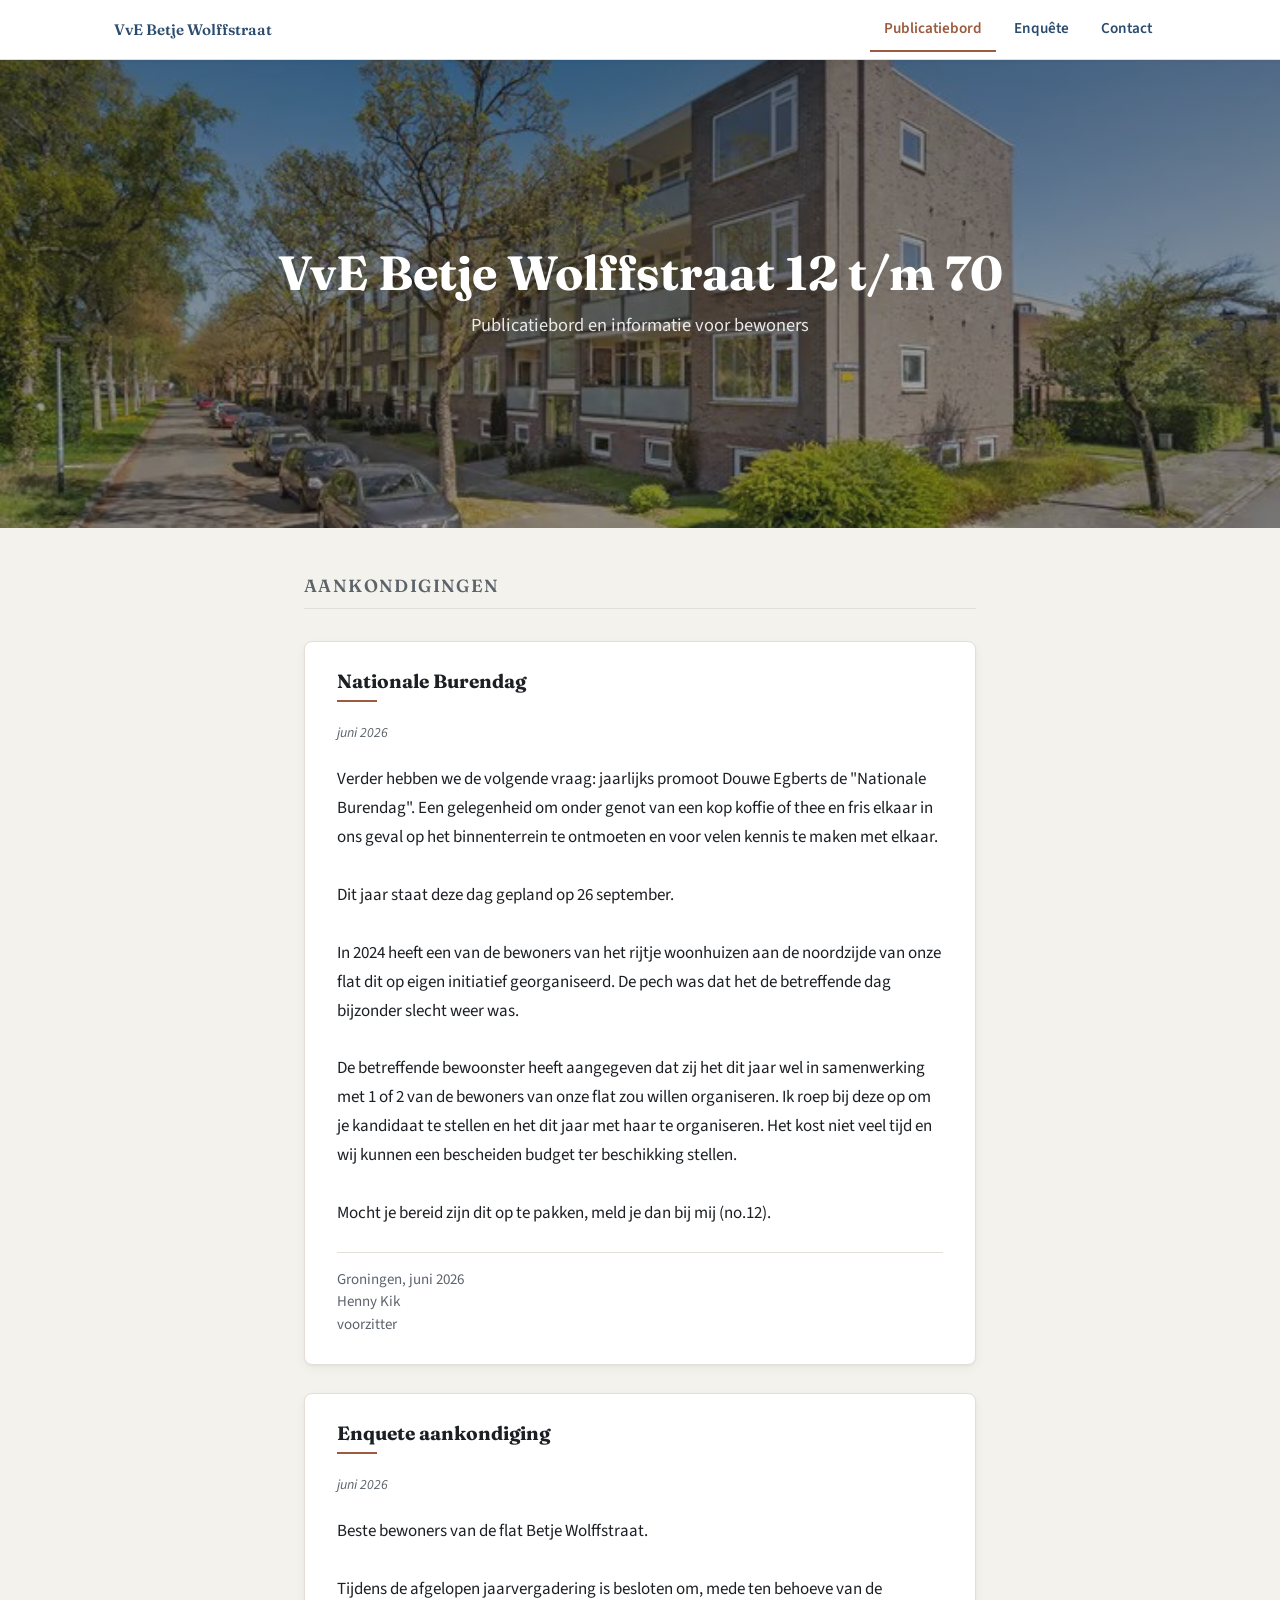
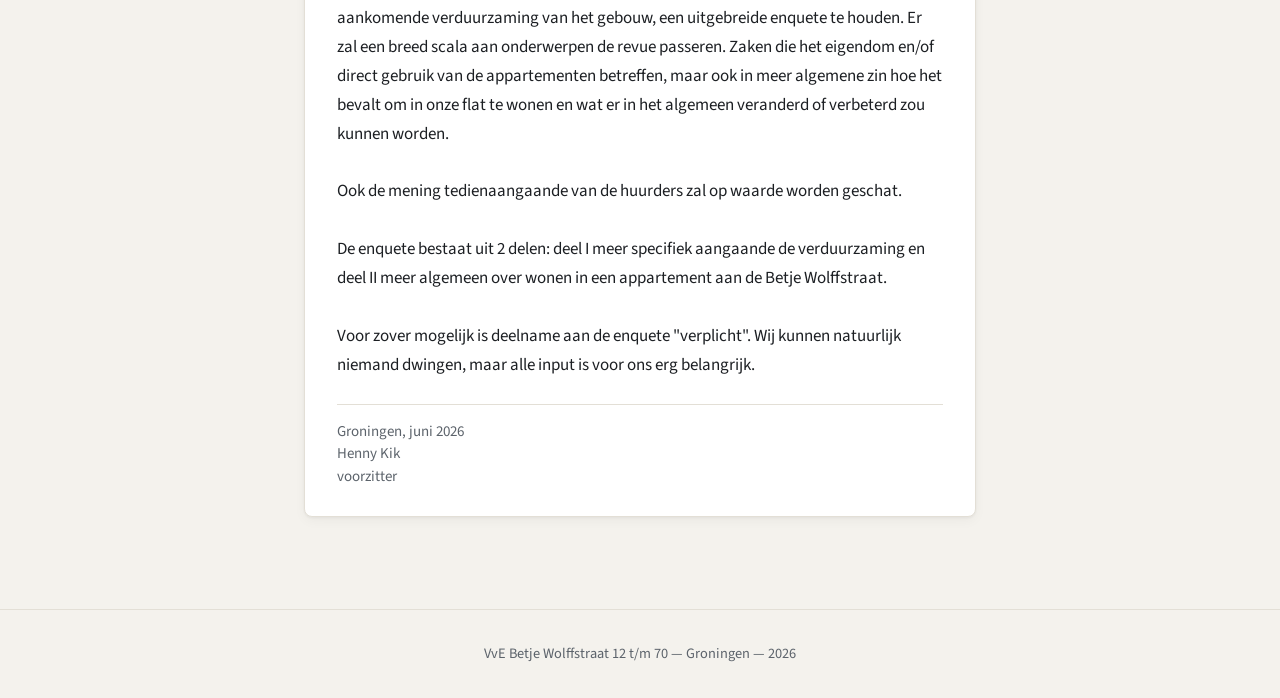
==== index.html @ a835d444 "feat: initial website VvE Betje Wolffstraat Statische informatiewebsite met drie pagina's: - Publica" ====
<!DOCTYPE html>
<html lang="nl">
<head>
  <meta charset="UTF-8">
  <meta name="viewport" content="width=device-width, initial-scale=1.0">
  <meta name="description" content="Publicatiebord en informatie voor bewoners van VvE Betje Wolffstraat 12 t/m 70 in Groningen.">
  <title>Publicatiebord — VvE Betje Wolffstraat 12 t/m 70</title>
  <link rel="preconnect" href="https://fonts.googleapis.com">
  <link rel="preconnect" href="https://fonts.gstatic.com" crossorigin>
  <link href="https://fonts.googleapis.com/css2?family=Fraunces:opsz,wght@9..144,600;9..144,700&family=Source+Sans+3:wght@400;600&display=swap" rel="stylesheet">
  <link rel="stylesheet" href="styles.css">
</head>
<body>

  <!-- Navigatiebalk -->
  <nav class="site-nav" aria-label="Hoofdnavigatie">
    <div class="nav-inner">
      <a href="index.html" class="nav-logo" aria-label="VvE Betje Wolffstraat — naar homepage">
        VvE Betje Wolffstraat
      </a>
      <button class="nav-toggle" aria-expanded="false" aria-controls="nav-links" aria-label="Menu openen">
        <svg viewBox="0 0 24 24" fill="none" stroke="currentColor" stroke-width="2" stroke-linecap="round" stroke-linejoin="round" aria-hidden="true">
          <line x1="3" y1="6"  x2="21" y2="6"/>
          <line x1="3" y1="12" x2="21" y2="12"/>
          <line x1="3" y1="18" x2="21" y2="18"/>
        </svg>
      </button>
      <ul class="nav-links" id="nav-links" role="list">
        <li><a href="index.html"    class="active" aria-current="page">Publicatiebord</a></li>
        <li><a href="enquete.html"                               >Enquête</a></li>
        <li><a href="contact.html"                               >Contact</a></li>
      </ul>
    </div>
  </nav>

  <!-- Hero -->
  <header class="hero" role="banner">
    <div class="hero-content">
      <h1>VvE Betje Wolffstraat 12&nbsp;t/m&nbsp;70</h1>
      <p>Publicatiebord en informatie voor bewoners</p>
    </div>
  </header>

  <!-- Aankondigingen -->
  <main>
    <section class="announcements-section" aria-labelledby="announcements-heading">
      <div class="container">
        <h2 id="announcements-heading">Aankondigingen</h2>
        <!-- Aankondigingen worden hier door script.js gerenderd vanuit de ANNOUNCEMENTS array -->
        <div id="announcements-container" role="feed" aria-label="Aankondigingen van het bestuur"></div>
      </div>
    </section>
  </main>

  <!-- Footer -->
  <footer class="site-footer">
    <p>VvE Betje Wolffstraat 12 t/m 70 &mdash; Groningen &mdash; <span id="footer-year"></span></p>
  </footer>

  <script src="script.js"></script>
  <script>
    document.getElementById("footer-year").textContent = new Date().getFullYear();
  </script>
</body>
</html>
---- styles.css ----
/* =====================================================
   VvE Betje Wolffstraat 12 t/m 70 — Gedeelde Styling
   ===================================================== */

/* Google Fonts worden geladen via <head> in elke HTML pagina */

/* ----- CSS Custom Properties (BRANDING.md) ----- */
:root {
  --color-primary:       #2B4C6F;
  --color-primary-hover: #1E3851;
  --color-accent:        #3F7A5E;
  --color-accent-hover:  #316049;
  --color-brick:         #9C5B3E;
  --color-bg:            #F4F2ED;
  --color-surface:       #FFFFFF;
  --color-text:          #1C1F23;
  --color-text-muted:    #5C636B;
  --color-border:        #E3DFD6;
  --color-success:       #2F7D54;

  --font-display: "Fraunces", Georgia, serif;
  --font-body:    "Source Sans 3", sans-serif;

  --max-width: 720px;
  --nav-height: 60px;
}

/* ----- Reset & Base ----- */
*, *::before, *::after {
  box-sizing: border-box;
  margin: 0;
  padding: 0;
}

html {
  scroll-behavior: smooth;
}

body {
  font-family: var(--font-body);
  font-size: 17px;
  line-height: 1.65;
  color: var(--color-text);
  background-color: var(--color-bg);
  -webkit-font-smoothing: antialiased;
}

h1, h2, h3, h4 {
  font-family: var(--font-display);
  font-weight: 700;
  line-height: 1.15;
  color: var(--color-text);
}

p {
  margin-bottom: 1em;
}

p:last-child {
  margin-bottom: 0;
}

a {
  color: var(--color-accent);
  text-decoration: none;
}

a:hover {
  text-decoration: underline;
}

img {
  max-width: 100%;
  display: block;
}

/* ----- Leeskolom container ----- */
.container {
  max-width: var(--max-width);
  margin: 0 auto;
  padding: 0 1.5rem;
}

/* ----- Navigatiebalk ----- */
.site-nav {
  position: sticky;
  top: 0;
  z-index: 100;
  background-color: var(--color-surface);
  border-bottom: 1px solid var(--color-border);
  box-shadow: 0 1px 4px rgba(28, 31, 35, 0.06);
  height: var(--nav-height);
}

.nav-inner {
  max-width: 1100px;
  margin: 0 auto;
  padding: 0 1.5rem;
  height: 100%;
  display: flex;
  align-items: center;
  justify-content: space-between;
  gap: 1rem;
}

.nav-logo {
  font-family: var(--font-display);
  font-size: 0.95rem;
  font-weight: 600;
  color: var(--color-primary);
  white-space: nowrap;
  text-decoration: none;
  flex-shrink: 0;
}

.nav-logo:hover {
  text-decoration: none;
  color: var(--color-primary-hover);
}

.nav-links {
  display: flex;
  align-items: center;
  gap: 0.25rem;
  list-style: none;
}

.nav-links a {
  display: inline-flex;
  align-items: center;
  height: 44px;
  padding: 0 0.875rem;
  font-family: var(--font-body);
  font-size: 0.95rem;
  font-weight: 600;
  color: var(--color-primary);
  text-decoration: none;
  border-bottom: 2px solid transparent;
  transition: color 0.2s ease, border-color 0.2s ease;
}

.nav-links a:hover {
  color: var(--color-primary-hover);
  text-decoration: none;
}

.nav-links a.active {
  color: var(--color-brick);
  border-bottom-color: var(--color-brick);
}

/* Hamburger (mobiel) */
.nav-toggle {
  display: none;
  background: none;
  border: none;
  cursor: pointer;
  padding: 0.5rem;
  color: var(--color-primary);
  min-width: 44px;
  min-height: 44px;
  align-items: center;
  justify-content: center;
}

.nav-toggle svg {
  width: 24px;
  height: 24px;
}

/* ----- Hero (alleen index.html) ----- */
.hero {
  position: relative;
  width: 100%;
  height: 52vh;
  min-height: 280px;
  background-image:
    linear-gradient(
      to bottom,
      rgba(28, 31, 35, 0.55),
      rgba(28, 31, 35, 0.35)
    ),
    url("hero.jpg");
  background-size: cover;
  background-position: center 40%;
  display: flex;
  align-items: center;
  justify-content: center;
}

.hero-content {
  text-align: center;
  padding: 2rem 1.5rem;
  color: #ffffff;
}

.hero-content h1 {
  font-family: var(--font-display);
  font-size: clamp(2rem, 5vw, 3rem);
  font-weight: 700;
  line-height: 1.05;
  color: #ffffff;
  margin-bottom: 0.75rem;
  opacity: 0;
  transform: translateY(18px);
  animation: fadeUp 0.7s ease forwards;
  animation-delay: 0.1s;
}

.hero-content p {
  font-size: clamp(1rem, 2.5vw, 1.15rem);
  font-weight: 400;
  color: rgba(255, 255, 255, 0.88);
  margin-bottom: 0;
  opacity: 0;
  transform: translateY(14px);
  animation: fadeUp 0.7s ease forwards;
  animation-delay: 0.22s;
}

/* ----- Subpagina header (enquete, contact) ----- */
.page-header {
  background-color: var(--color-primary);
  padding: 3rem 0 2.5rem;
}

.page-header h1 {
  font-family: var(--font-display);
  font-size: clamp(1.75rem, 4vw, 2.1rem);
  font-weight: 700;
  color: #ffffff;
  line-height: 1.1;
  margin-bottom: 0.5rem;
}

.page-header p {
  font-size: 1.05rem;
  color: rgba(255, 255, 255, 0.82);
  margin-bottom: 0;
}

/* ----- Aankondigingen sectie ----- */
.announcements-section {
  padding: 3rem 0 4rem;
}

.announcements-section h2 {
  font-size: 1.1rem;
  font-weight: 600;
  text-transform: uppercase;
  letter-spacing: 0.08em;
  color: var(--color-text-muted);
  margin-bottom: 2rem;
  padding-bottom: 0.75rem;
  border-bottom: 1px solid var(--color-border);
}

/* ----- Aankondiging kaart ----- */
.card {
  background-color: var(--color-surface);
  border: 1px solid var(--color-border);
  border-radius: 8px;
  padding: 28px 32px;
  margin-bottom: 1.75rem;
  box-shadow: 0 1px 3px rgba(28, 31, 35, 0.06), 0 4px 12px rgba(28, 31, 35, 0.04);
}

.card-title {
  font-family: var(--font-display);
  font-size: 1.2rem;
  font-weight: 700;
  color: var(--color-text);
  margin-bottom: 0.5rem;
}

.card-title-rule {
  width: 40px;
  height: 2px;
  background-color: var(--color-brick);
  margin-bottom: 1.25rem;
  border: none;
}

.card-date {
  font-size: 0.875rem;
  color: var(--color-text-muted);
  margin-bottom: 1.25rem;
  font-style: italic;
}

.card-body {
  font-size: 17px;
  line-height: 1.7;
  color: var(--color-text);
  white-space: pre-line;
}

.card-divider {
  border: none;
  border-top: 1px solid var(--color-border);
  margin: 1.5rem 0 1rem;
}

.card-signatory {
  font-size: 0.9375rem;
  color: var(--color-text-muted);
  white-space: pre-line;
  line-height: 1.5;
}

/* ----- Knoppen ----- */
.btn-primary,
.btn-secondary,
.btn-choice {
  display: inline-flex;
  align-items: center;
  justify-content: center;
  gap: 0.4rem;
  min-height: 44px;
  padding: 0.75rem 1.375rem;
  font-family: var(--font-body);
  font-size: 1rem;
  font-weight: 600;
  border-radius: 6px;
  cursor: pointer;
  text-decoration: none;
  transition: background-color 0.2s ease, color 0.2s ease, border-color 0.2s ease;
  border: 2px solid transparent;
}

.btn-primary {
  background-color: var(--color-accent);
  color: #ffffff;
  border-color: var(--color-accent);
}

.btn-primary:hover {
  background-color: var(--color-accent-hover);
  border-color: var(--color-accent-hover);
  text-decoration: none;
  color: #ffffff;
}

.btn-secondary {
  background-color: var(--color-surface);
  color: var(--color-accent);
  border-color: var(--color-accent);
}

.btn-secondary:hover {
  background-color: var(--color-accent);
  color: #ffffff;
  text-decoration: none;
}

.btn-choice {
  background-color: var(--color-surface);
  color: var(--color-primary);
  border-color: var(--color-border);
  font-size: 1rem;
}

.btn-choice:hover {
  border-color: var(--color-primary);
  background-color: var(--color-bg);
  text-decoration: none;
}

.btn-choice.selected {
  border-color: var(--color-primary);
  background-color: var(--color-primary);
  color: #ffffff;
}

/* ----- Enquête wizard ----- */
.wizard-section {
  padding: 3rem 0 4rem;
}

.wizard-card {
  background-color: var(--color-surface);
  border: 1px solid var(--color-border);
  border-radius: 8px;
  padding: 2.5rem 2rem;
  box-shadow: 0 1px 3px rgba(28, 31, 35, 0.06), 0 4px 12px rgba(28, 31, 35, 0.04);
}

.wizard-step h2 {
  font-family: var(--font-display);
  font-size: 1.3rem;
  font-weight: 700;
  color: var(--color-text);
  margin-bottom: 0.5rem;
}

.wizard-step .step-hint {
  font-size: 0.9375rem;
  color: var(--color-text-muted);
  margin-bottom: 1.5rem;
}

.wizard-step label {
  display: block;
  font-weight: 600;
  margin-bottom: 0.5rem;
  font-size: 0.9375rem;
}

.wizard-step input[type="number"] {
  width: 100%;
  max-width: 200px;
  min-height: 44px;
  padding: 0.6rem 0.875rem;
  font-family: var(--font-body);
  font-size: 1.05rem;
  color: var(--color-text);
  background-color: var(--color-bg);
  border: 1px solid var(--color-border);
  border-radius: 6px;
  display: block;
  margin-bottom: 1.25rem;
  transition: border-color 0.2s ease;
}

.wizard-step input[type="number"]:focus {
  outline: none;
  border-color: var(--color-primary);
  box-shadow: 0 0 0 3px rgba(43, 76, 111, 0.12);
}

.wizard-step input.input-error {
  border-color: #c0392b;
}

.error-message {
  color: #c0392b;
  font-size: 0.9rem;
  margin-top: -0.75rem;
  margin-bottom: 1rem;
  display: none;
}

.error-message.visible {
  display: block;
}

.choice-buttons {
  display: flex;
  flex-wrap: wrap;
  gap: 0.75rem;
  margin-top: 0.5rem;
}

/* Resultaat blok */
.result-block {
  background-color: var(--color-bg);
  border: 1px solid var(--color-border);
  border-radius: 6px;
  padding: 1.25rem 1.5rem;
  margin-bottom: 1.5rem;
}

.result-block .result-type-label {
  font-size: 0.8125rem;
  text-transform: uppercase;
  letter-spacing: 0.08em;
  color: var(--color-text-muted);
  margin-bottom: 0.25rem;
}

.result-block .result-title {
  font-family: var(--font-display);
  font-size: 1.15rem;
  font-weight: 700;
  color: var(--color-primary);
  margin-bottom: 0.25rem;
}

.result-block .result-detail {
  font-size: 0.9375rem;
  color: var(--color-text-muted);
}

.result-actions {
  display: flex;
  flex-wrap: wrap;
  gap: 0.75rem;
  margin-top: 1.25rem;
}

/* ----- Contact pagina ----- */
.contact-section {
  padding: 3rem 0 4rem;
}

.contact-block,
.complaint-block {
  margin-bottom: 2.5rem;
}

.contact-block h2,
.complaint-block h2 {
  font-family: var(--font-display);
  font-size: 1.35rem;
  font-weight: 700;
  color: var(--color-text);
  margin-bottom: 0.75rem;
  padding-bottom: 0.5rem;
  border-bottom: 2px solid var(--color-brick);
  display: inline-block;
}

.complaint-block {
  background-color: var(--color-surface);
  border: 1px solid var(--color-border);
  border-radius: 8px;
  padding: 1.75rem 2rem;
  box-shadow: 0 1px 3px rgba(28, 31, 35, 0.06);
}

.complaint-block p {
  margin-bottom: 1.25rem;
}

/* ----- Footer ----- */
.site-footer {
  border-top: 1px solid var(--color-border);
  padding: 2rem 1.5rem;
  text-align: center;
  font-size: 0.9rem;
  color: var(--color-text-muted);
  background-color: var(--color-bg);
}

/* ----- Animaties ----- */
@keyframes fadeUp {
  to {
    opacity: 1;
    transform: translateY(0);
  }
}

.anim-item {
  opacity: 0;
  transform: translateY(20px);
  animation: fadeUp 0.55s ease forwards;
}

/* ----- Utility ----- */
.hidden {
  display: none !important;
}

/* ----- Media Queries ----- */

/* Tablet en groter */
@media (min-width: 640px) {
  .wizard-card {
    padding: 3rem 2.5rem;
  }

  .hero-content h1 {
    font-size: clamp(2.25rem, 4.5vw, 3rem);
  }

  .nav-toggle {
    display: none;
  }
}

/* Mobiel */
@media (max-width: 639px) {
  .nav-logo {
    font-size: 0.85rem;
  }

  .nav-links {
    display: none;
    position: absolute;
    top: var(--nav-height);
    left: 0;
    right: 0;
    background-color: var(--color-surface);
    border-bottom: 1px solid var(--color-border);
    flex-direction: column;
    align-items: flex-start;
    padding: 0.5rem 0;
    box-shadow: 0 4px 12px rgba(28, 31, 35, 0.08);
    gap: 0;
  }

  .nav-links.open {
    display: flex;
  }

  .nav-links li {
    width: 100%;
  }

  .nav-links a {
    width: 100%;
    padding: 0 1.5rem;
    border-bottom: none;
    border-left: 3px solid transparent;
  }

  .nav-links a.active {
    border-left-color: var(--color-brick);
    border-bottom-color: transparent;
  }

  .nav-toggle {
    display: flex;
  }

  .card {
    padding: 20px 18px;
  }

  .choice-buttons {
    flex-direction: column;
  }

  .choice-buttons .btn-choice {
    width: 100%;
  }

  .result-actions {
    flex-direction: column;
  }

  .result-actions .btn-primary,
  .result-actions .btn-secondary {
    width: 100%;
    justify-content: center;
  }
}
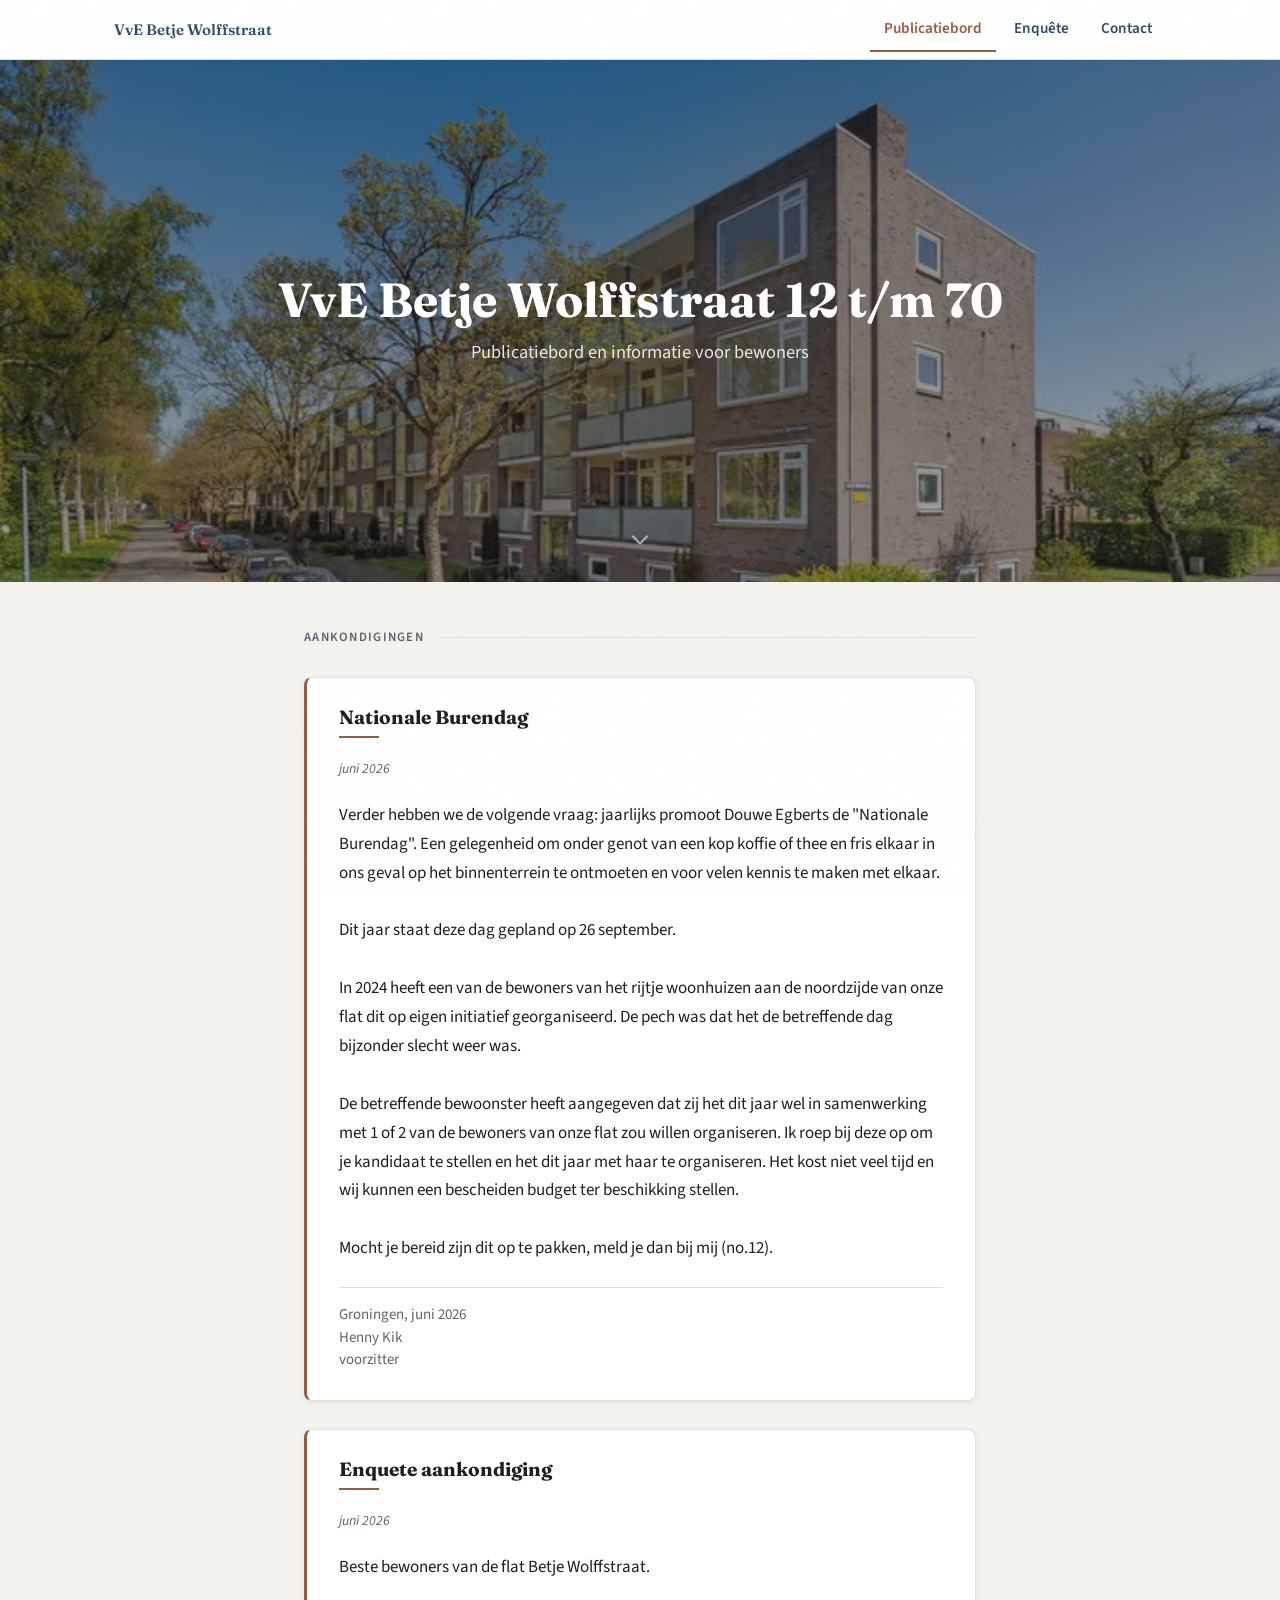
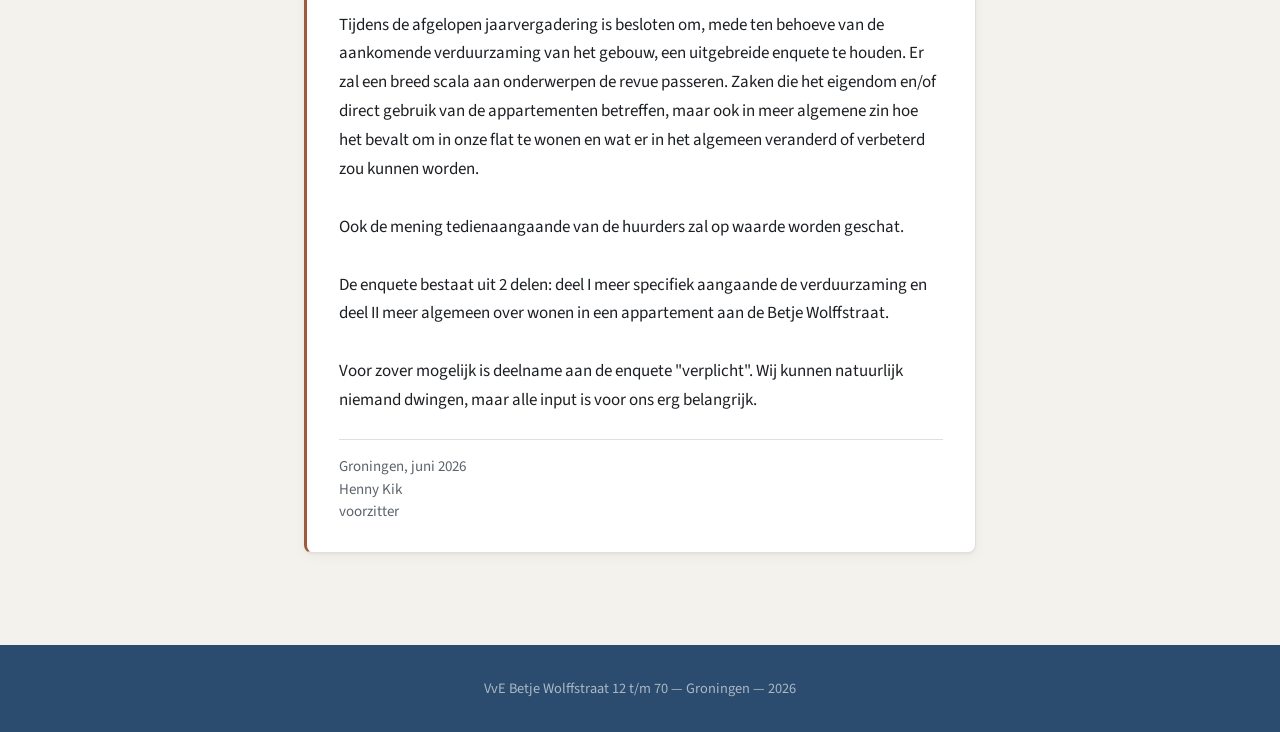
==== commit 07cc03c9: "feat: design upgrade — meer sfeer en leven - Nav: scroll-state met blur/schaduw effect (zweeft boven" ====
--- a/index.html
+++ b/index.html
@@ -39,6 +39,11 @@
       <h1>VvE Betje Wolffstraat 12&nbsp;t/m&nbsp;70</h1>
       <p>Publicatiebord en informatie voor bewoners</p>
     </div>
+    <div class="hero-scroll-hint" aria-hidden="true">
+      <svg viewBox="0 0 24 24" fill="none" stroke="currentColor" stroke-width="2" stroke-linecap="round" stroke-linejoin="round">
+        <polyline points="6 9 12 15 18 9"></polyline>
+      </svg>
+    </div>
   </header>
 
   <!-- Aankondigingen -->
--- a/styles.css
+++ b/styles.css
@@ -1,8 +1,6 @@
 /* =====================================================
    VvE Betje Wolffstraat 12 t/m 70 — Gedeelde Styling
    ===================================================== */
-
-/* Google Fonts worden geladen via <head> in elke HTML pagina */
 
 /* ----- CSS Custom Properties (BRANDING.md) ----- */
 :root {
@@ -45,6 +43,19 @@
   -webkit-font-smoothing: antialiased;
 }
 
+/* Subtiele grain-overlay over de hele pagina */
+body::before {
+  content: '';
+  position: fixed;
+  inset: 0;
+  pointer-events: none;
+  z-index: 9999;
+  opacity: 0.018;
+  background-image: url("data:image/svg+xml,%3Csvg viewBox='0 0 200 200' xmlns='http://www.w3.org/2000/svg'%3E%3Cfilter id='n'%3E%3CfeTurbulence type='fractalNoise' baseFrequency='0.9' numOctaves='4' stitchTiles='stitch'/%3E%3C/filter%3E%3Crect width='100%25' height='100%25' filter='url(%23n)'/%3E%3C/svg%3E");
+  background-repeat: repeat;
+  background-size: 200px 200px;
+}
+
 h1, h2, h3, h4 {
   font-family: var(--font-display);
   font-weight: 700;
@@ -90,6 +101,16 @@
   border-bottom: 1px solid var(--color-border);
   box-shadow: 0 1px 4px rgba(28, 31, 35, 0.06);
   height: var(--nav-height);
+  transition: box-shadow 0.25s ease, background-color 0.25s ease;
+}
+
+/* Nav zweeft wanneer de gebruiker scrollt */
+.site-nav.scrolled {
+  background-color: rgba(255, 255, 255, 0.92);
+  backdrop-filter: blur(8px);
+  -webkit-backdrop-filter: blur(8px);
+  box-shadow: 0 2px 16px rgba(28, 31, 35, 0.11);
+  border-bottom-color: rgba(227, 223, 214, 0.6);
 }
 
 .nav-inner {
@@ -172,17 +193,18 @@
 .hero {
   position: relative;
   width: 100%;
-  height: 52vh;
-  min-height: 280px;
+  height: 58vh;
+  min-height: 320px;
   background-image:
     linear-gradient(
       to bottom,
       rgba(28, 31, 35, 0.55),
-      rgba(28, 31, 35, 0.35)
+      rgba(28, 31, 35, 0.32)
     ),
     url("hero.jpg");
   background-size: cover;
   background-position: center 40%;
+  background-attachment: fixed;
   display: flex;
   align-items: center;
   justify-content: center;
@@ -215,13 +237,59 @@
   opacity: 0;
   transform: translateY(14px);
   animation: fadeUp 0.7s ease forwards;
-  animation-delay: 0.22s;
+  animation-delay: 0.25s;
+}
+
+/* Scroll-hint pijl onderaan de hero */
+.hero-scroll-hint {
+  position: absolute;
+  bottom: 1.75rem;
+  left: 50%;
+  transform: translateX(-50%);
+  color: rgba(255, 255, 255, 0.55);
+  opacity: 1;
+  transition: opacity 0.4s ease;
+  animation: bounceDown 2.2s ease-in-out infinite;
+  animation-delay: 1s;
+}
+
+.hero-scroll-hint svg {
+  width: 28px;
+  height: 28px;
+  display: block;
+}
+
+/* Verberg scroll-hint zodra er gescrold is */
+.hero.scrolled .hero-scroll-hint {
+  opacity: 0;
+  pointer-events: none;
 }
 
 /* ----- Subpagina header (enquete, contact) ----- */
 .page-header {
   background-color: var(--color-primary);
   padding: 3rem 0 2.5rem;
+  position: relative;
+  overflow: hidden;
+}
+
+/* Subtiel diagonaal patroon als atmosferisch detail */
+.page-header::before {
+  content: '';
+  position: absolute;
+  inset: 0;
+  pointer-events: none;
+  background-image: repeating-linear-gradient(
+    -45deg,
+    rgba(255, 255, 255, 0.04),
+    rgba(255, 255, 255, 0.04) 1px,
+    transparent 1px,
+    transparent 12px
+  );
+}
+
+.page-header .container {
+  position: relative;
 }
 
 .page-header h1 {
@@ -231,12 +299,20 @@
   color: #ffffff;
   line-height: 1.1;
   margin-bottom: 0.5rem;
+  opacity: 0;
+  transform: translateY(14px);
+  animation: fadeUp 0.6s ease forwards;
+  animation-delay: 0.05s;
 }
 
 .page-header p {
   font-size: 1.05rem;
   color: rgba(255, 255, 255, 0.82);
   margin-bottom: 0;
+  opacity: 0;
+  transform: translateY(12px);
+  animation: fadeUp 0.6s ease forwards;
+  animation-delay: 0.17s;
 }
 
 /* ----- Aankondigingen sectie ----- */
@@ -244,25 +320,42 @@
   padding: 3rem 0 4rem;
 }
 
-.announcements-section h2 {
-  font-size: 1.1rem;
+/* Redactioneel sectielabel met decoratieve lijn rechts */
+.announcements-section > .container > h2 {
+  display: flex;
+  align-items: center;
+  gap: 1rem;
+  font-family: var(--font-body);
+  font-size: 0.8rem;
   font-weight: 600;
   text-transform: uppercase;
-  letter-spacing: 0.08em;
+  letter-spacing: 0.1em;
   color: var(--color-text-muted);
   margin-bottom: 2rem;
-  padding-bottom: 0.75rem;
-  border-bottom: 1px solid var(--color-border);
+}
+
+.announcements-section > .container > h2::after {
+  content: '';
+  flex: 1;
+  height: 1px;
+  background-color: var(--color-border);
 }
 
 /* ----- Aankondiging kaart ----- */
 .card {
   background-color: var(--color-surface);
   border: 1px solid var(--color-border);
+  border-left: 3px solid var(--color-brick);
   border-radius: 8px;
   padding: 28px 32px;
   margin-bottom: 1.75rem;
   box-shadow: 0 1px 3px rgba(28, 31, 35, 0.06), 0 4px 12px rgba(28, 31, 35, 0.04);
+  transition: transform 0.22s ease, box-shadow 0.22s ease;
+}
+
+.card:hover {
+  transform: translateY(-3px);
+  box-shadow: 0 4px 8px rgba(28, 31, 35, 0.08), 0 12px 28px rgba(28, 31, 35, 0.09);
 }
 
 .card-title {
@@ -324,7 +417,7 @@
   border-radius: 6px;
   cursor: pointer;
   text-decoration: none;
-  transition: background-color 0.2s ease, color 0.2s ease, border-color 0.2s ease;
+  transition: background-color 0.2s ease, color 0.2s ease, border-color 0.2s ease, transform 0.15s ease, box-shadow 0.15s ease;
   border: 2px solid transparent;
 }
 
@@ -339,6 +432,8 @@
   border-color: var(--color-accent-hover);
   text-decoration: none;
   color: #ffffff;
+  transform: translateY(-1px);
+  box-shadow: 0 4px 12px rgba(63, 122, 94, 0.3);
 }
 
 .btn-secondary {
@@ -351,6 +446,7 @@
   background-color: var(--color-accent);
   color: #ffffff;
   text-decoration: none;
+  transform: translateY(-1px);
 }
 
 .btn-choice {
@@ -364,6 +460,7 @@
   border-color: var(--color-primary);
   background-color: var(--color-bg);
   text-decoration: none;
+  transform: translateY(-1px);
 }
 
 .btn-choice.selected {
@@ -383,6 +480,87 @@
   border-radius: 8px;
   padding: 2.5rem 2rem;
   box-shadow: 0 1px 3px rgba(28, 31, 35, 0.06), 0 4px 12px rgba(28, 31, 35, 0.04);
+}
+
+/* Wizard stap-indicator */
+.wizard-progress {
+  display: flex;
+  align-items: flex-start;
+  margin-bottom: 2.5rem;
+  padding-bottom: 2rem;
+  border-bottom: 1px solid var(--color-border);
+}
+
+.wp-step {
+  display: flex;
+  flex-direction: column;
+  align-items: center;
+  flex-shrink: 0;
+  width: 80px;
+}
+
+.wp-dot {
+  width: 32px;
+  height: 32px;
+  border-radius: 50%;
+  background-color: var(--color-border);
+  color: var(--color-text-muted);
+  display: flex;
+  align-items: center;
+  justify-content: center;
+  font-family: var(--font-body);
+  font-size: 0.875rem;
+  font-weight: 600;
+  transition: background-color 0.3s ease, color 0.3s ease, box-shadow 0.3s ease;
+  position: relative;
+  z-index: 1;
+}
+
+.wp-step.is-active .wp-dot {
+  background-color: var(--color-primary);
+  color: #ffffff;
+  box-shadow: 0 0 0 4px rgba(43, 76, 111, 0.15);
+}
+
+.wp-step.is-done .wp-dot {
+  background-color: var(--color-accent);
+  color: #ffffff;
+}
+
+.wp-label {
+  font-family: var(--font-body);
+  font-size: 0.72rem;
+  font-weight: 600;
+  color: var(--color-text-muted);
+  margin-top: 0.45rem;
+  text-align: center;
+  line-height: 1.25;
+  transition: color 0.3s ease;
+}
+
+.wp-step.is-active .wp-label {
+  color: var(--color-primary);
+}
+
+.wp-step.is-done .wp-label {
+  color: var(--color-accent);
+}
+
+/* Verbindingslijn tussen stap-bolletjes */
+.wp-connector {
+  flex: 1;
+  height: 2px;
+  background-color: var(--color-border);
+  margin-top: 15px;
+  transition: background-color 0.35s ease;
+}
+
+.wp-connector.is-done {
+  background-color: var(--color-accent);
+}
+
+.wizard-step {
+  transition: opacity 0.18s ease;
 }
 
 .wizard-step h2 {
@@ -419,7 +597,7 @@
   border-radius: 6px;
   display: block;
   margin-bottom: 1.25rem;
-  transition: border-color 0.2s ease;
+  transition: border-color 0.2s ease, box-shadow 0.2s ease;
 }
 
 .wizard-step input[type="number"]:focus {
@@ -455,6 +633,7 @@
 .result-block {
   background-color: var(--color-bg);
   border: 1px solid var(--color-border);
+  border-left: 3px solid var(--color-accent);
   border-radius: 6px;
   padding: 1.25rem 1.5rem;
   margin-bottom: 1.5rem;
@@ -524,12 +703,11 @@
 
 /* ----- Footer ----- */
 .site-footer {
-  border-top: 1px solid var(--color-border);
+  background-color: var(--color-primary);
   padding: 2rem 1.5rem;
   text-align: center;
   font-size: 0.9rem;
-  color: var(--color-text-muted);
-  background-color: var(--color-bg);
+  color: rgba(255, 255, 255, 0.6);
 }
 
 /* ----- Animaties ----- */
@@ -540,6 +718,11 @@
   }
 }
 
+@keyframes bounceDown {
+  0%, 100% { transform: translateX(-50%) translateY(0); }
+  50%       { transform: translateX(-50%) translateY(7px); }
+}
+
 .anim-item {
   opacity: 0;
   transform: translateY(20px);
@@ -549,6 +732,19 @@
 /* ----- Utility ----- */
 .hidden {
   display: none !important;
+}
+
+/* ----- Reduced motion ----- */
+@media (prefers-reduced-motion: reduce) {
+  *, *::before, *::after {
+    animation-duration: 0.01ms !important;
+    animation-iteration-count: 1 !important;
+    transition-duration: 0.01ms !important;
+  }
+
+  .hero-scroll-hint {
+    display: none;
+  }
 }
 
 /* ----- Media Queries ----- */
@@ -617,6 +813,19 @@
     padding: 20px 18px;
   }
 
+  /* background-attachment: fixed werkt slecht op iOS */
+  .hero {
+    background-attachment: scroll;
+  }
+
+  .wp-step {
+    width: 64px;
+  }
+
+  .wp-label {
+    font-size: 0.65rem;
+  }
+
   .choice-buttons {
     flex-direction: column;
   }
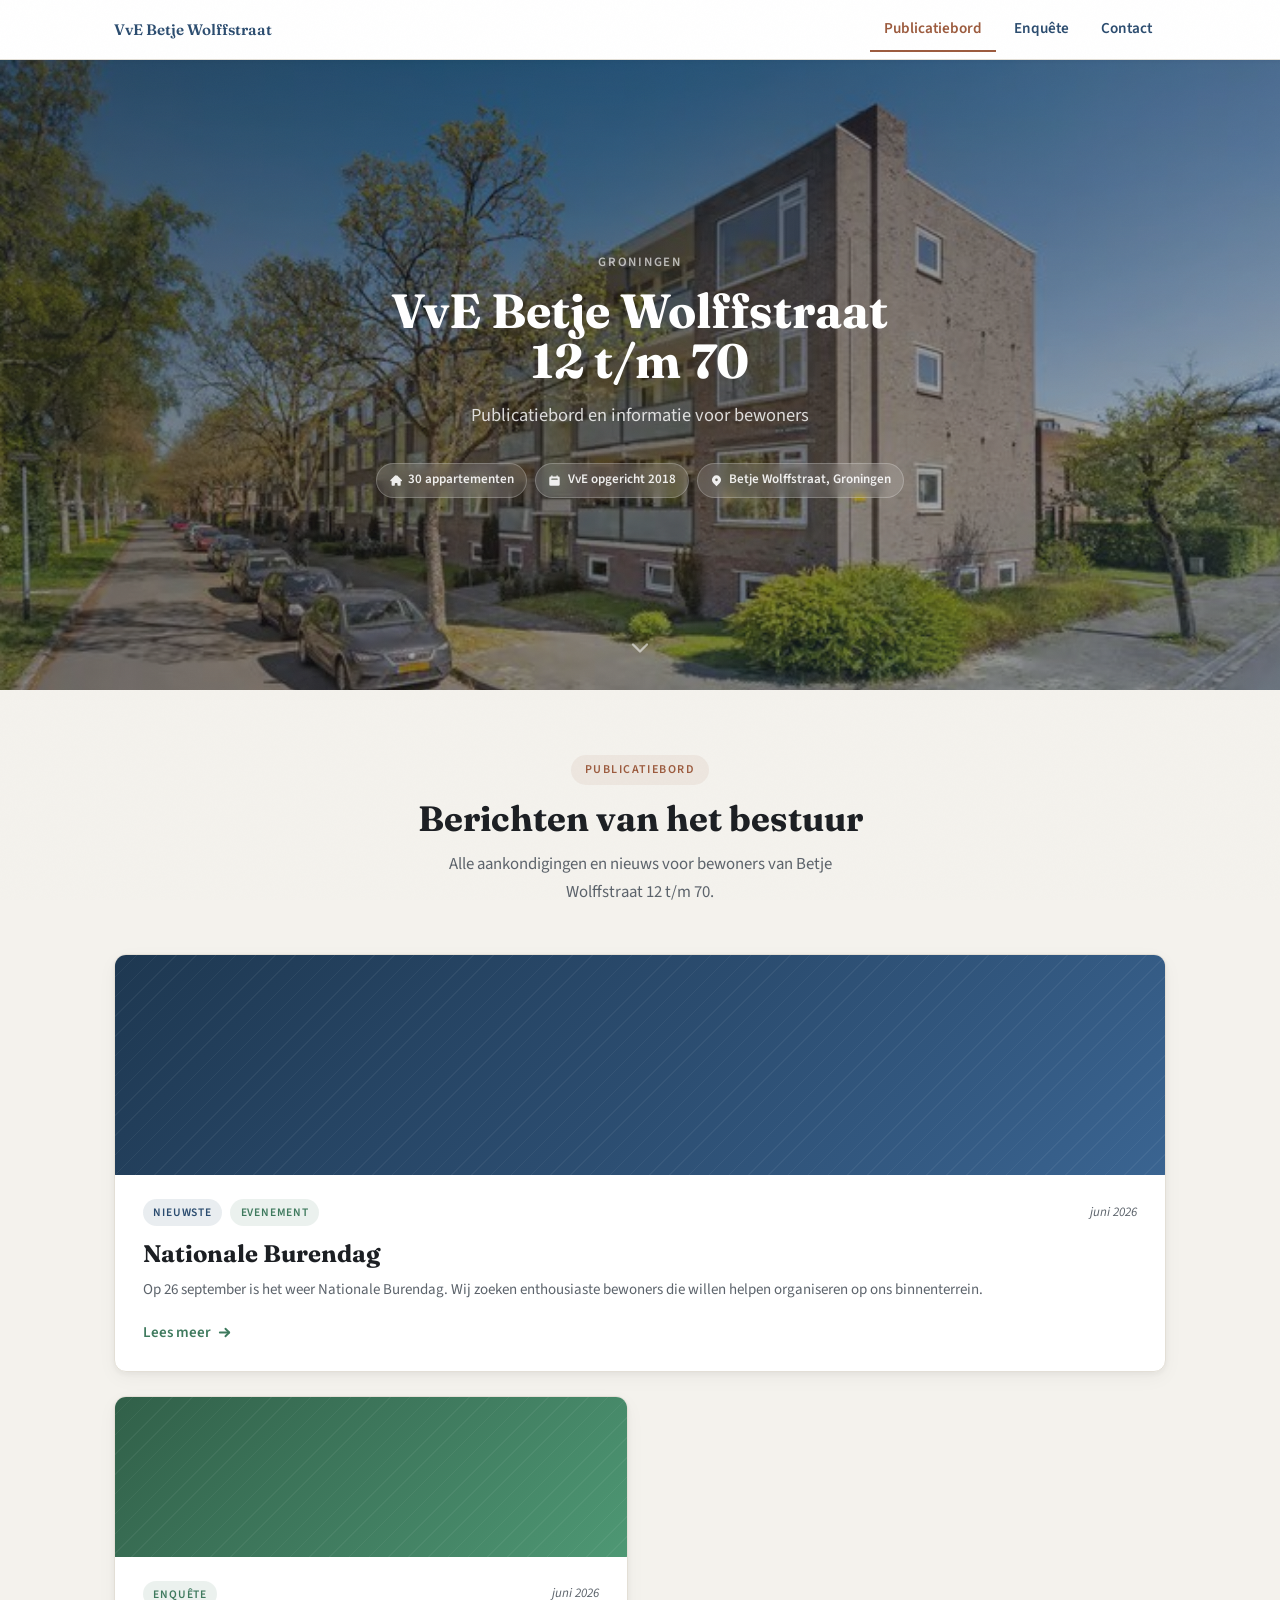
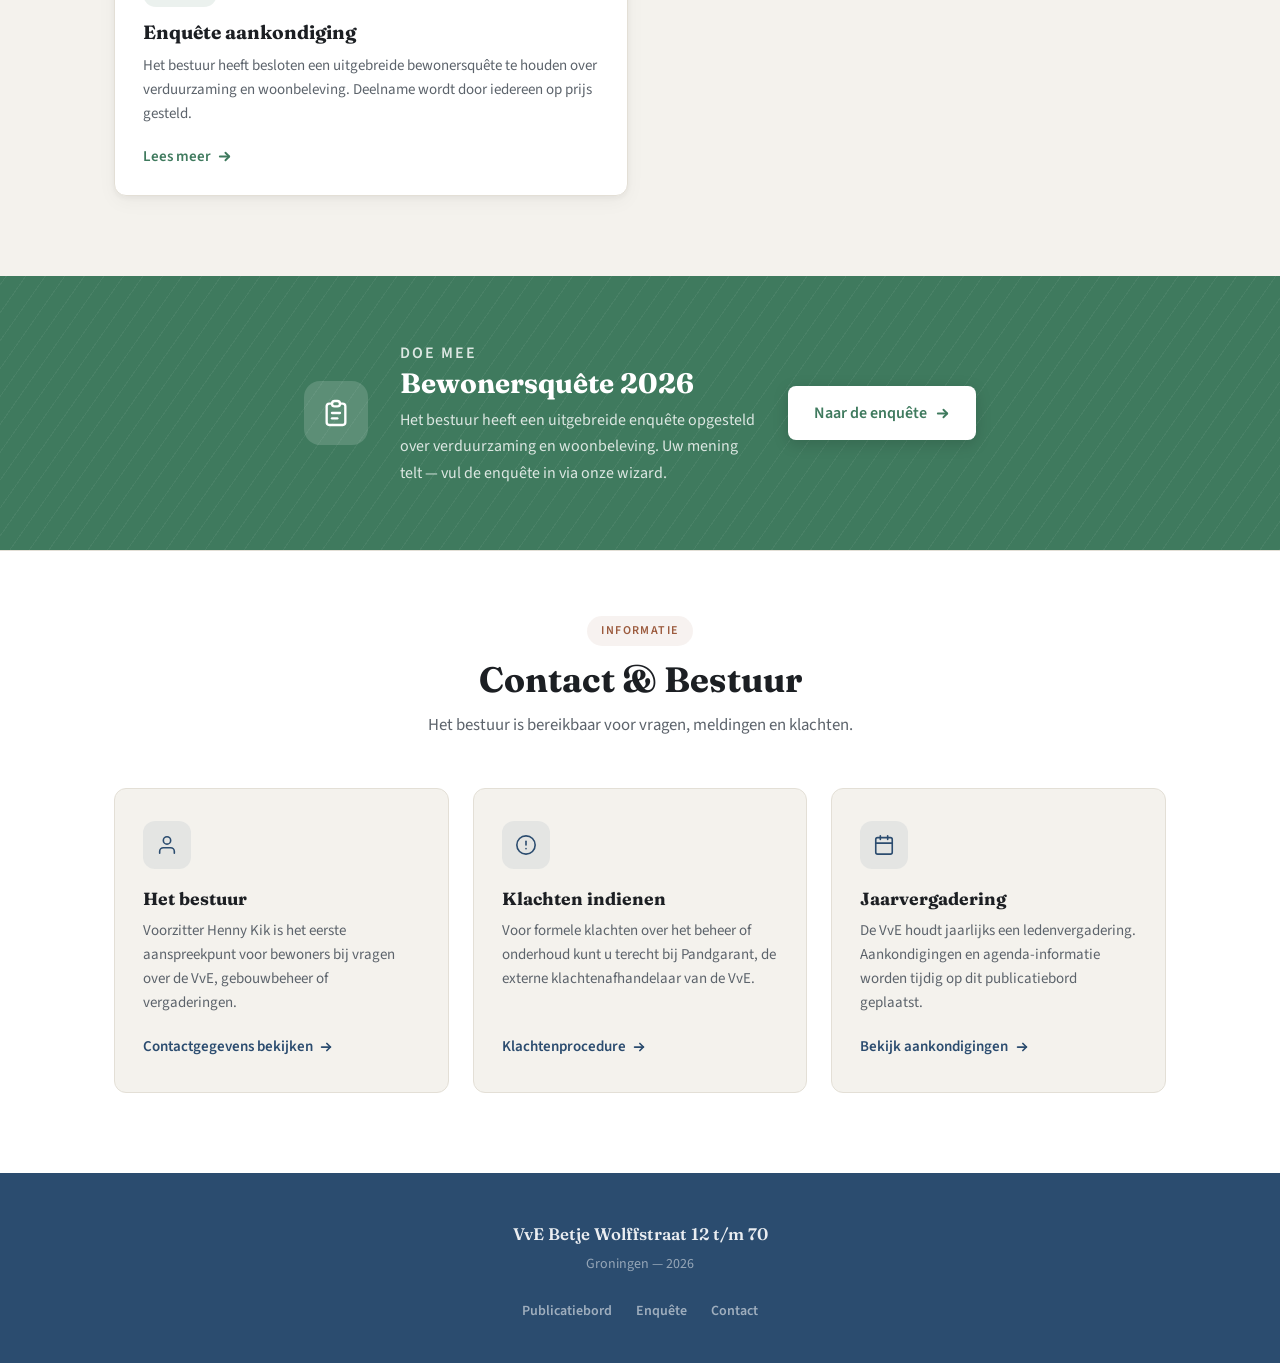
==== commit 76588ce5: "feat: publicatiebord redesign — artikel-dashboard, modal, CTA-secties - Artikelen tonen nu als kaart" ====
--- a/index.html
+++ b/index.html
@@ -36,8 +36,23 @@
   <!-- Hero -->
   <header class="hero" role="banner">
     <div class="hero-content">
-      <h1>VvE Betje Wolffstraat 12&nbsp;t/m&nbsp;70</h1>
-      <p>Publicatiebord en informatie voor bewoners</p>
+      <p class="hero-eyebrow">Groningen</p>
+      <h1>VvE Betje Wolffstraat<br>12&nbsp;t/m&nbsp;70</h1>
+      <p class="hero-sub">Publicatiebord en informatie voor bewoners</p>
+      <div class="hero-chips" aria-hidden="true">
+        <span class="hero-chip">
+          <svg viewBox="0 0 20 20" fill="currentColor" aria-hidden="true"><path d="M10.707 2.293a1 1 0 00-1.414 0l-7 7a1 1 0 001.414 1.414L4 10.414V17a1 1 0 001 1h3a1 1 0 001-1v-2a1 1 0 011-1h2a1 1 0 011 1v2a1 1 0 001 1h3a1 1 0 001-1v-6.586l.293.293a1 1 0 001.414-1.414l-7-7z"/></svg>
+          30 appartementen
+        </span>
+        <span class="hero-chip">
+          <svg viewBox="0 0 20 20" fill="currentColor" aria-hidden="true"><path fill-rule="evenodd" d="M6 2a1 1 0 00-1 1v1H4a2 2 0 00-2 2v10a2 2 0 002 2h12a2 2 0 002-2V6a2 2 0 00-2-2h-1V3a1 1 0 10-2 0v1H7V3a1 1 0 00-1-1zm0 5a1 1 0 000 2h8a1 1 0 100-2H6z" clip-rule="evenodd"/></svg>
+          VvE opgericht 2018
+        </span>
+        <span class="hero-chip">
+          <svg viewBox="0 0 20 20" fill="currentColor" aria-hidden="true"><path fill-rule="evenodd" d="M5.05 4.05a7 7 0 119.9 9.9L10 18.9l-4.95-4.95a7 7 0 010-9.9zM10 11a2 2 0 100-4 2 2 0 000 4z" clip-rule="evenodd"/></svg>
+          Betje Wolffstraat, Groningen
+        </span>
+      </div>
     </div>
     <div class="hero-scroll-hint" aria-hidden="true">
       <svg viewBox="0 0 24 24" fill="none" stroke="currentColor" stroke-width="2" stroke-linecap="round" stroke-linejoin="round">
@@ -46,20 +61,141 @@
     </div>
   </header>
 
-  <!-- Aankondigingen -->
   <main>
-    <section class="announcements-section" aria-labelledby="announcements-heading">
+
+    <!-- ── Publicatiebord ── -->
+    <section class="articles-section" aria-labelledby="articles-heading">
+      <div class="container-wide">
+        <header class="section-header">
+          <div class="section-label">Publicatiebord</div>
+          <h2 id="articles-heading">Berichten van het bestuur</h2>
+          <p class="section-sub">Alle aankondigingen en nieuws voor bewoners van Betje Wolffstraat&nbsp;12&nbsp;t/m&nbsp;70.</p>
+        </header>
+        <div id="announcements-container" class="articles-grid" role="feed" aria-label="Aankondigingen van het bestuur"></div>
+      </div>
+    </section>
+
+    <!-- ── Enquête CTA ── -->
+    <section class="cta-section cta-section--enquete" aria-labelledby="cta-enquete-heading">
       <div class="container">
-        <h2 id="announcements-heading">Aankondigingen</h2>
-        <!-- Aankondigingen worden hier door script.js gerenderd vanuit de ANNOUNCEMENTS array -->
-        <div id="announcements-container" role="feed" aria-label="Aankondigingen van het bestuur"></div>
+        <div class="cta-inner">
+          <div class="cta-icon" aria-hidden="true">
+            <svg viewBox="0 0 24 24" fill="none" stroke="currentColor" stroke-width="1.75" stroke-linecap="round" stroke-linejoin="round">
+              <path d="M9 5H7a2 2 0 00-2 2v12a2 2 0 002 2h10a2 2 0 002-2V7a2 2 0 00-2-2h-2"/>
+              <rect x="9" y="3" width="6" height="4" rx="2"/>
+              <line x1="9" y1="12" x2="15" y2="12"/>
+              <line x1="9" y1="16" x2="13" y2="16"/>
+            </svg>
+          </div>
+          <div class="cta-text">
+            <p class="cta-label">Doe mee</p>
+            <h2 id="cta-enquete-heading">Bewonersquête 2026</h2>
+            <p>Het bestuur heeft een uitgebreide enquête opgesteld over verduurzaming en woonbeleving. Uw mening telt — vul de enquête in via onze wizard.</p>
+          </div>
+          <a href="enquete.html" class="btn-cta">
+            Naar de enquête
+            <svg viewBox="0 0 16 16" fill="none" stroke="currentColor" stroke-width="2" stroke-linecap="round" stroke-linejoin="round" aria-hidden="true"><line x1="3" y1="8" x2="13" y2="8"/><polyline points="9 4 13 8 9 12"/></svg>
+          </a>
+        </div>
       </div>
     </section>
+
+    <!-- ── Contact & Bestuur ── -->
+    <section class="home-contact-section" aria-labelledby="contact-section-heading">
+      <div class="container-wide">
+        <header class="section-header">
+          <div class="section-label">Informatie</div>
+          <h2 id="contact-section-heading">Contact &amp; Bestuur</h2>
+          <p class="section-sub">Het bestuur is bereikbaar voor vragen, meldingen en klachten.</p>
+        </header>
+        <div class="contact-tiles">
+
+          <div class="contact-tile anim-item" data-anim-delay="0">
+            <div class="contact-tile-icon" aria-hidden="true">
+              <svg viewBox="0 0 24 24" fill="none" stroke="currentColor" stroke-width="1.75" stroke-linecap="round" stroke-linejoin="round">
+                <path d="M20 21v-2a4 4 0 00-4-4H8a4 4 0 00-4 4v2"/>
+                <circle cx="12" cy="7" r="4"/>
+              </svg>
+            </div>
+            <h3>Het bestuur</h3>
+            <p>Voorzitter Henny Kik is het eerste aanspreekpunt voor bewoners bij vragen over de VvE, gebouwbeheer of vergaderingen.</p>
+            <a href="contact.html" class="tile-link">
+              Contactgegevens bekijken
+              <svg viewBox="0 0 16 16" fill="none" stroke="currentColor" stroke-width="2" stroke-linecap="round" stroke-linejoin="round" aria-hidden="true"><line x1="3" y1="8" x2="13" y2="8"/><polyline points="9 4 13 8 9 12"/></svg>
+            </a>
+          </div>
+
+          <div class="contact-tile anim-item" data-anim-delay="0.1">
+            <div class="contact-tile-icon" aria-hidden="true">
+              <svg viewBox="0 0 24 24" fill="none" stroke="currentColor" stroke-width="1.75" stroke-linecap="round" stroke-linejoin="round">
+                <circle cx="12" cy="12" r="10"/>
+                <line x1="12" y1="8" x2="12" y2="12"/>
+                <line x1="12" y1="16" x2="12.01" y2="16"/>
+              </svg>
+            </div>
+            <h3>Klachten indienen</h3>
+            <p>Voor formele klachten over het beheer of onderhoud kunt u terecht bij Pandgarant, de externe klachtenafhandelaar van de VvE.</p>
+            <a href="contact.html#klachten" class="tile-link">
+              Klachtenprocedure
+              <svg viewBox="0 0 16 16" fill="none" stroke="currentColor" stroke-width="2" stroke-linecap="round" stroke-linejoin="round" aria-hidden="true"><line x1="3" y1="8" x2="13" y2="8"/><polyline points="9 4 13 8 9 12"/></svg>
+            </a>
+          </div>
+
+          <div class="contact-tile anim-item" data-anim-delay="0.2">
+            <div class="contact-tile-icon" aria-hidden="true">
+              <svg viewBox="0 0 24 24" fill="none" stroke="currentColor" stroke-width="1.75" stroke-linecap="round" stroke-linejoin="round">
+                <rect x="3" y="4" width="18" height="18" rx="2" ry="2"/>
+                <line x1="16" y1="2" x2="16" y2="6"/>
+                <line x1="8" y1="2" x2="8" y2="6"/>
+                <line x1="3" y1="10" x2="21" y2="10"/>
+              </svg>
+            </div>
+            <h3>Jaarvergadering</h3>
+            <p>De VvE houdt jaarlijks een ledenvergadering. Aankondigingen en agenda-informatie worden tijdig op dit publicatiebord geplaatst.</p>
+            <a href="index.html#announcements-container" class="tile-link">
+              Bekijk aankondigingen
+              <svg viewBox="0 0 16 16" fill="none" stroke="currentColor" stroke-width="2" stroke-linecap="round" stroke-linejoin="round" aria-hidden="true"><line x1="3" y1="8" x2="13" y2="8"/><polyline points="9 4 13 8 9 12"/></svg>
+            </a>
+          </div>
+
+        </div>
+      </div>
+    </section>
+
   </main>
+
+  <!-- Artikel modal -->
+  <div id="article-modal" class="article-modal" role="dialog" aria-modal="true" aria-labelledby="modal-title">
+    <div class="article-modal-inner">
+      <button class="article-modal-close" aria-label="Artikel sluiten">
+        <svg viewBox="0 0 24 24" fill="none" stroke="currentColor" stroke-width="2" stroke-linecap="round" stroke-linejoin="round" aria-hidden="true">
+          <line x1="18" y1="6" x2="6" y2="18"/>
+          <line x1="6" y1="6" x2="18" y2="18"/>
+        </svg>
+      </button>
+      <div class="article-modal-content">
+        <div class="modal-meta">
+          <span class="article-badge article-badge--cat" id="modal-category"></span>
+          <span class="modal-date" id="modal-date"></span>
+        </div>
+        <h2 id="modal-title"></h2>
+        <div class="modal-body-text" id="modal-body"></div>
+        <div class="modal-signatory" id="modal-signatory"></div>
+      </div>
+    </div>
+  </div>
 
   <!-- Footer -->
   <footer class="site-footer">
-    <p>VvE Betje Wolffstraat 12 t/m 70 &mdash; Groningen &mdash; <span id="footer-year"></span></p>
+    <div class="footer-inner">
+      <p class="footer-name">VvE Betje Wolffstraat 12&nbsp;t/m&nbsp;70</p>
+      <p class="footer-sub">Groningen &mdash; <span id="footer-year"></span></p>
+      <nav class="footer-nav" aria-label="Footer navigatie">
+        <a href="index.html">Publicatiebord</a>
+        <a href="enquete.html">Enquête</a>
+        <a href="contact.html">Contact</a>
+      </nav>
+    </div>
   </footer>
 
   <script src="script.js"></script>
--- a/styles.css
+++ b/styles.css
@@ -19,8 +19,9 @@
   --font-display: "Fraunces", Georgia, serif;
   --font-body:    "Source Sans 3", sans-serif;
 
-  --max-width: 720px;
-  --nav-height: 60px;
+  --max-width:      720px;
+  --max-width-wide: 1100px;
+  --nav-height:     60px;
 }
 
 /* ----- Reset & Base ----- */
@@ -193,13 +194,14 @@
 .hero {
   position: relative;
   width: 100%;
-  height: 58vh;
-  min-height: 320px;
+  height: 70vh;
+  min-height: 420px;
   background-image:
     linear-gradient(
-      to bottom,
-      rgba(28, 31, 35, 0.55),
-      rgba(28, 31, 35, 0.32)
+      160deg,
+      rgba(28, 31, 35, 0.72) 0%,
+      rgba(28, 31, 35, 0.38) 60%,
+      rgba(43, 76, 111, 0.55) 100%
     ),
     url("hero.jpg");
   background-size: cover;
@@ -214,30 +216,79 @@
   text-align: center;
   padding: 2rem 1.5rem;
   color: #ffffff;
+  max-width: 700px;
+}
+
+.hero-eyebrow {
+  font-family: var(--font-body);
+  font-size: 0.8rem;
+  font-weight: 600;
+  text-transform: uppercase;
+  letter-spacing: 0.14em;
+  color: rgba(255, 255, 255, 0.65);
+  margin-bottom: 0.75rem;
+  opacity: 0;
+  animation: fadeUp 0.5s ease forwards;
+  animation-delay: 0.05s;
 }
 
 .hero-content h1 {
   font-family: var(--font-display);
-  font-size: clamp(2rem, 5vw, 3rem);
+  font-size: clamp(2rem, 5.5vw, 3.4rem);
   font-weight: 700;
   line-height: 1.05;
   color: #ffffff;
-  margin-bottom: 0.75rem;
+  margin-bottom: 0.875rem;
   opacity: 0;
   transform: translateY(18px);
   animation: fadeUp 0.7s ease forwards;
-  animation-delay: 0.1s;
-}
-
-.hero-content p {
+  animation-delay: 0.15s;
+}
+
+.hero-sub {
   font-size: clamp(1rem, 2.5vw, 1.15rem);
   font-weight: 400;
-  color: rgba(255, 255, 255, 0.88);
-  margin-bottom: 0;
+  color: rgba(255, 255, 255, 0.82);
+  margin-bottom: 2rem;
   opacity: 0;
   transform: translateY(14px);
   animation: fadeUp 0.7s ease forwards;
-  animation-delay: 0.25s;
+  animation-delay: 0.28s;
+}
+
+/* Hero info-chips */
+.hero-chips {
+  display: flex;
+  flex-wrap: wrap;
+  justify-content: center;
+  gap: 0.5rem;
+  opacity: 0;
+  transform: translateY(10px);
+  animation: fadeUp 0.7s ease forwards;
+  animation-delay: 0.42s;
+}
+
+.hero-chip {
+  display: inline-flex;
+  align-items: center;
+  gap: 0.4rem;
+  background-color: rgba(255, 255, 255, 0.13);
+  border: 1px solid rgba(255, 255, 255, 0.22);
+  backdrop-filter: blur(6px);
+  -webkit-backdrop-filter: blur(6px);
+  color: rgba(255, 255, 255, 0.9);
+  font-family: var(--font-body);
+  font-size: 0.82rem;
+  font-weight: 600;
+  padding: 0.35rem 0.75rem;
+  border-radius: 100px;
+  white-space: nowrap;
+}
+
+.hero-chip svg {
+  width: 13px;
+  height: 13px;
+  flex-shrink: 0;
 }
 
 /* Scroll-hint pijl onderaan de hero */
@@ -315,33 +366,525 @@
   animation-delay: 0.17s;
 }
 
-/* ----- Aankondigingen sectie ----- */
-.announcements-section {
-  padding: 3rem 0 4rem;
-}
-
-/* Redactioneel sectielabel met decoratieve lijn rechts */
-.announcements-section > .container > h2 {
-  display: flex;
-  align-items: center;
-  gap: 1rem;
+/* ----- Brede container ----- */
+.container-wide {
+  max-width: var(--max-width-wide);
+  margin: 0 auto;
+  padding: 0 1.5rem;
+}
+
+/* ----- Sectie-header patroon ----- */
+.section-header {
+  text-align: center;
+  margin-bottom: 3rem;
+}
+
+.section-label {
+  display: inline-block;
   font-family: var(--font-body);
-  font-size: 0.8rem;
+  font-size: 0.75rem;
   font-weight: 600;
   text-transform: uppercase;
-  letter-spacing: 0.1em;
+  letter-spacing: 0.12em;
+  color: var(--color-brick);
+  background-color: rgba(156, 91, 62, 0.08);
+  padding: 0.3rem 0.875rem;
+  border-radius: 100px;
+  margin-bottom: 0.875rem;
+}
+
+.section-header h2 {
+  font-family: var(--font-display);
+  font-size: clamp(1.6rem, 3.5vw, 2.2rem);
+  font-weight: 700;
+  color: var(--color-text);
+  margin-bottom: 0.75rem;
+}
+
+.section-sub {
+  font-size: 1.05rem;
   color: var(--color-text-muted);
-  margin-bottom: 2rem;
-}
-
-.announcements-section > .container > h2::after {
+  max-width: 520px;
+  margin: 0 auto;
+}
+
+/* ----- Artikelen sectie ----- */
+.articles-section {
+  padding: 4rem 0 5rem;
+}
+
+/* ----- Artikel grid ----- */
+.articles-grid {
+  display: grid;
+  grid-template-columns: repeat(2, 1fr);
+  gap: 1.5rem;
+}
+
+/* Featured (eerste) kaart: volle breedte */
+.articles-grid .article-card--featured {
+  grid-column: 1 / -1;
+}
+
+/* ----- Artikel kaart ----- */
+.article-card {
+  background-color: var(--color-surface);
+  border: 1px solid var(--color-border);
+  border-radius: 12px;
+  overflow: hidden;
+  display: flex;
+  flex-direction: column;
+  box-shadow: 0 2px 6px rgba(28, 31, 35, 0.06), 0 6px 20px rgba(28, 31, 35, 0.04);
+  transition: transform 0.25s ease, box-shadow 0.25s ease;
+}
+
+.article-card:hover {
+  transform: translateY(-5px);
+  box-shadow: 0 6px 16px rgba(28, 31, 35, 0.1), 0 20px 48px rgba(28, 31, 35, 0.1);
+}
+
+/* Afbeeldingsgebied */
+.article-card-image {
+  position: relative;
+  height: 160px;
+  overflow: hidden;
+  flex-shrink: 0;
+}
+
+.article-card--featured .article-card-image {
+  height: 220px;
+}
+
+.article-card-image-pattern {
+  position: absolute;
+  inset: 0;
+  background-image: repeating-linear-gradient(
+    -45deg,
+    rgba(255, 255, 255, 0.05),
+    rgba(255, 255, 255, 0.05) 1px,
+    transparent 1px,
+    transparent 14px
+  );
+}
+
+/* Kaart body */
+.article-card-body {
+  padding: 1.5rem 1.75rem 1.75rem;
+  display: flex;
+  flex-direction: column;
+  flex: 1;
+}
+
+.article-card-meta {
+  display: flex;
+  align-items: center;
+  flex-wrap: wrap;
+  gap: 0.5rem;
+  margin-bottom: 0.875rem;
+}
+
+.article-card-date {
+  font-size: 0.82rem;
+  color: var(--color-text-muted);
+  font-style: italic;
+  margin-left: auto;
+}
+
+/* Badges */
+.article-badge {
+  display: inline-flex;
+  align-items: center;
+  font-family: var(--font-body);
+  font-size: 0.72rem;
+  font-weight: 600;
+  text-transform: uppercase;
+  letter-spacing: 0.07em;
+  padding: 0.22rem 0.65rem;
+  border-radius: 100px;
+  white-space: nowrap;
+}
+
+.article-badge--new {
+  background-color: rgba(43, 76, 111, 0.1);
+  color: var(--color-primary);
+  animation: pulse 2.5s ease-in-out infinite;
+}
+
+.article-badge--cat {
+  background-color: rgba(63, 122, 94, 0.1);
+  color: var(--color-accent);
+}
+
+.article-card-title {
+  font-family: var(--font-display);
+  font-size: 1.2rem;
+  font-weight: 700;
+  color: var(--color-text);
+  margin-bottom: 0.625rem;
+  line-height: 1.2;
+}
+
+.article-card--featured .article-card-title {
+  font-size: clamp(1.25rem, 2.5vw, 1.5rem);
+}
+
+.article-card-excerpt {
+  font-size: 0.9375rem;
+  color: var(--color-text-muted);
+  line-height: 1.6;
+  flex: 1;
+  margin-bottom: 1.25rem;
+}
+
+/* Lees meer knop */
+.btn-read-more {
+  display: inline-flex;
+  align-items: center;
+  gap: 0.4rem;
+  font-family: var(--font-body);
+  font-size: 0.9375rem;
+  font-weight: 600;
+  color: var(--color-accent);
+  background: none;
+  border: none;
+  padding: 0;
+  cursor: pointer;
+  text-align: left;
+  transition: color 0.2s ease, gap 0.2s ease;
+  align-self: flex-start;
+}
+
+.btn-read-more:hover {
+  color: var(--color-accent-hover);
+  gap: 0.625rem;
+  text-decoration: none;
+}
+
+.btn-read-more svg {
+  width: 15px;
+  height: 15px;
+  flex-shrink: 0;
+}
+
+/* ----- Enquête CTA sectie ----- */
+.cta-section {
+  padding: 4rem 0;
+  position: relative;
+  overflow: hidden;
+}
+
+.cta-section--enquete {
+  background-color: var(--color-accent);
+}
+
+.cta-section--enquete::before {
   content: '';
+  position: absolute;
+  inset: 0;
+  pointer-events: none;
+  background-image: repeating-linear-gradient(
+    -55deg,
+    rgba(255, 255, 255, 0.05),
+    rgba(255, 255, 255, 0.05) 1px,
+    transparent 1px,
+    transparent 16px
+  );
+}
+
+.cta-inner {
+  position: relative;
+  display: flex;
+  align-items: center;
+  gap: 2rem;
+  flex-wrap: wrap;
+}
+
+.cta-icon {
+  flex-shrink: 0;
+  width: 64px;
+  height: 64px;
+  background-color: rgba(255, 255, 255, 0.15);
+  border-radius: 16px;
+  display: flex;
+  align-items: center;
+  justify-content: center;
+  color: #ffffff;
+}
+
+.cta-icon svg {
+  width: 32px;
+  height: 32px;
+}
+
+.cta-text {
   flex: 1;
-  height: 1px;
+  min-width: 220px;
+  color: #ffffff;
+}
+
+.cta-label {
+  font-family: var(--font-body);
+  font-size: 0.78rem;
+  font-weight: 600;
+  text-transform: uppercase;
+  letter-spacing: 0.12em;
+  color: rgba(255, 255, 255, 0.7);
+  margin-bottom: 0.25rem;
+}
+
+.cta-text h2 {
+  font-family: var(--font-display);
+  font-size: clamp(1.35rem, 3vw, 1.75rem);
+  font-weight: 700;
+  color: #ffffff;
+  margin-bottom: 0.5rem;
+  line-height: 1.15;
+}
+
+.cta-text p {
+  font-size: 1rem;
+  color: rgba(255, 255, 255, 0.82);
+  margin-bottom: 0;
+}
+
+.btn-cta {
+  display: inline-flex;
+  align-items: center;
+  gap: 0.5rem;
+  flex-shrink: 0;
+  background-color: #ffffff;
+  color: var(--color-accent);
+  font-family: var(--font-body);
+  font-size: 1rem;
+  font-weight: 600;
+  padding: 0.875rem 1.625rem;
+  border-radius: 8px;
+  text-decoration: none;
+  transition: background-color 0.2s ease, box-shadow 0.2s ease, transform 0.15s ease, gap 0.2s ease;
+  white-space: nowrap;
+  box-shadow: 0 4px 16px rgba(0, 0, 0, 0.15);
+}
+
+.btn-cta:hover {
+  background-color: rgba(255, 255, 255, 0.92);
+  box-shadow: 0 8px 24px rgba(0, 0, 0, 0.2);
+  transform: translateY(-2px);
+  text-decoration: none;
+  color: var(--color-accent-hover);
+  gap: 0.75rem;
+}
+
+.btn-cta svg {
+  width: 15px;
+  height: 15px;
+  flex-shrink: 0;
+}
+
+/* ----- Contact & Bestuur sectie ----- */
+.home-contact-section {
+  padding: 4rem 0 5rem;
+  background-color: var(--color-surface);
+  border-top: 1px solid var(--color-border);
+}
+
+.contact-tiles {
+  display: grid;
+  grid-template-columns: repeat(3, 1fr);
+  gap: 1.5rem;
+}
+
+.contact-tile {
+  background-color: var(--color-bg);
+  border: 1px solid var(--color-border);
+  border-radius: 12px;
+  padding: 2rem 1.75rem;
+  display: flex;
+  flex-direction: column;
+  transition: transform 0.22s ease, box-shadow 0.22s ease;
+}
+
+.contact-tile:hover {
+  transform: translateY(-4px);
+  box-shadow: 0 8px 24px rgba(28, 31, 35, 0.09);
+}
+
+
+.contact-tile-icon {
+  width: 48px;
+  height: 48px;
+  background-color: rgba(43, 76, 111, 0.08);
+  border-radius: 12px;
+  display: flex;
+  align-items: center;
+  justify-content: center;
+  color: var(--color-primary);
+  margin-bottom: 1.25rem;
+  flex-shrink: 0;
+}
+
+.contact-tile-icon svg {
+  width: 22px;
+  height: 22px;
+}
+
+.contact-tile h3 {
+  font-family: var(--font-display);
+  font-size: 1.1rem;
+  font-weight: 700;
+  color: var(--color-text);
+  margin-bottom: 0.625rem;
+}
+
+.contact-tile p {
+  font-size: 0.9375rem;
+  color: var(--color-text-muted);
+  line-height: 1.6;
+  flex: 1;
+  margin-bottom: 1.25rem;
+}
+
+.tile-link {
+  display: inline-flex;
+  align-items: center;
+  gap: 0.4rem;
+  font-family: var(--font-body);
+  font-size: 0.9375rem;
+  font-weight: 600;
+  color: var(--color-primary);
+  text-decoration: none;
+  transition: color 0.2s ease, gap 0.2s ease;
+  align-self: flex-start;
+  margin-top: auto;
+}
+
+.tile-link:hover {
+  color: var(--color-primary-hover);
+  gap: 0.625rem;
+  text-decoration: none;
+}
+
+.tile-link svg {
+  width: 14px;
+  height: 14px;
+  flex-shrink: 0;
+}
+
+/* ----- Artikel modal ----- */
+.article-modal {
+  position: fixed;
+  inset: 0;
+  z-index: 1000;
+  background-color: rgba(28, 31, 35, 0.6);
+  backdrop-filter: blur(4px);
+  -webkit-backdrop-filter: blur(4px);
+  display: flex;
+  align-items: center;
+  justify-content: center;
+  padding: 1.5rem;
+  opacity: 0;
+  pointer-events: none;
+  transition: opacity 0.25s ease;
+}
+
+.article-modal.is-open {
+  opacity: 1;
+  pointer-events: auto;
+}
+
+.article-modal-inner {
+  position: relative;
+  background-color: var(--color-surface);
+  border-radius: 16px;
+  max-width: 680px;
+  width: 100%;
+  max-height: 88vh;
+  overflow-y: auto;
+  box-shadow: 0 24px 80px rgba(28, 31, 35, 0.25);
+  transform: scale(0.96) translateY(12px);
+  transition: transform 0.28s cubic-bezier(0.34, 1.56, 0.64, 1);
+}
+
+.article-modal.is-open .article-modal-inner {
+  transform: scale(1) translateY(0);
+}
+
+.article-modal-close {
+  position: sticky;
+  top: 1.25rem;
+  float: right;
+  margin: 1.25rem 1.25rem -2.5rem 0;
+  width: 36px;
+  height: 36px;
+  border-radius: 50%;
+  background-color: var(--color-bg);
+  border: 1px solid var(--color-border);
+  cursor: pointer;
+  display: flex;
+  align-items: center;
+  justify-content: center;
+  color: var(--color-text-muted);
+  transition: background-color 0.2s ease, color 0.2s ease;
+  flex-shrink: 0;
+  z-index: 1;
+}
+
+.article-modal-close:hover {
   background-color: var(--color-border);
-}
-
-/* ----- Aankondiging kaart ----- */
+  color: var(--color-text);
+}
+
+.article-modal-close svg {
+  width: 16px;
+  height: 16px;
+}
+
+.article-modal-content {
+  padding: 2rem 2.5rem 2.5rem;
+}
+
+.modal-meta {
+  display: flex;
+  align-items: center;
+  flex-wrap: wrap;
+  gap: 0.5rem;
+  margin-bottom: 1rem;
+}
+
+.modal-date {
+  font-size: 0.875rem;
+  color: var(--color-text-muted);
+  font-style: italic;
+  margin-left: auto;
+}
+
+.article-modal-content h2 {
+  font-family: var(--font-display);
+  font-size: clamp(1.4rem, 3vw, 1.85rem);
+  font-weight: 700;
+  color: var(--color-text);
+  margin-bottom: 1.5rem;
+  line-height: 1.15;
+}
+
+.modal-body-text {
+  font-size: 17px;
+  line-height: 1.75;
+  color: var(--color-text);
+  white-space: pre-line;
+  margin-bottom: 1.5rem;
+  border-top: 1px solid var(--color-border);
+  padding-top: 1.5rem;
+}
+
+.modal-signatory {
+  font-size: 0.9375rem;
+  color: var(--color-text-muted);
+  white-space: pre-line;
+  line-height: 1.55;
+  padding-top: 1.25rem;
+  border-top: 1px solid var(--color-border);
+}
+
+/* ----- Aankondiging kaart (legacy fallback) ----- */
 .card {
   background-color: var(--color-surface);
   border: 1px solid var(--color-border);
@@ -704,10 +1247,47 @@
 /* ----- Footer ----- */
 .site-footer {
   background-color: var(--color-primary);
-  padding: 2rem 1.5rem;
+  padding: 3rem 1.5rem 2.5rem;
   text-align: center;
-  font-size: 0.9rem;
-  color: rgba(255, 255, 255, 0.6);
+}
+
+.footer-inner {
+  max-width: var(--max-width-wide);
+  margin: 0 auto;
+}
+
+.footer-name {
+  font-family: var(--font-display);
+  font-size: 1.05rem;
+  font-weight: 600;
+  color: rgba(255, 255, 255, 0.9);
+  margin-bottom: 0.25rem;
+}
+
+.footer-sub {
+  font-size: 0.875rem;
+  color: rgba(255, 255, 255, 0.5);
+  margin-bottom: 1.5rem;
+}
+
+.footer-nav {
+  display: flex;
+  justify-content: center;
+  flex-wrap: wrap;
+  gap: 0.25rem 1.5rem;
+}
+
+.footer-nav a {
+  font-size: 0.875rem;
+  font-weight: 600;
+  color: rgba(255, 255, 255, 0.55);
+  text-decoration: none;
+  transition: color 0.2s ease;
+}
+
+.footer-nav a:hover {
+  color: rgba(255, 255, 255, 0.9);
+  text-decoration: none;
 }
 
 /* ----- Animaties ----- */
@@ -723,10 +1303,21 @@
   50%       { transform: translateX(-50%) translateY(7px); }
 }
 
+@keyframes pulse {
+  0%, 100% { opacity: 1; }
+  50%       { opacity: 0.6; }
+}
+
+/* Items animeren via Intersection Observer + transition-delay stagger */
 .anim-item {
   opacity: 0;
   transform: translateY(20px);
-  animation: fadeUp 0.55s ease forwards;
+  transition: opacity 0.55s ease, transform 0.55s ease;
+}
+
+.anim-item.anim-visible {
+  opacity: 1;
+  transform: translateY(0);
 }
 
 /* ----- Utility ----- */
@@ -761,6 +1352,13 @@
 
   .nav-toggle {
     display: none;
+  }
+}
+
+/* Tablet: 2-koloms grid → 1-koloms voor contact tiles */
+@media (max-width: 900px) {
+  .contact-tiles {
+    grid-template-columns: repeat(2, 1fr);
   }
 }
 
@@ -816,6 +1414,56 @@
   /* background-attachment: fixed werkt slecht op iOS */
   .hero {
     background-attachment: scroll;
+    height: 80vh;
+  }
+
+  .hero-chips {
+    display: none;
+  }
+
+  /* Artikel grid: 1 kolom op mobiel */
+  .articles-grid {
+    grid-template-columns: 1fr;
+  }
+
+  .article-card--featured .article-card-image {
+    height: 180px;
+  }
+
+  .article-card-body {
+    padding: 1.25rem 1.25rem 1.5rem;
+  }
+
+  /* CTA sectie */
+  .cta-inner {
+    flex-direction: column;
+    text-align: center;
+    align-items: center;
+  }
+
+  .btn-cta {
+    width: 100%;
+    justify-content: center;
+  }
+
+  /* Contact tiles: 1 kolom */
+  .contact-tiles {
+    grid-template-columns: 1fr;
+  }
+
+  /* Modal */
+  .article-modal {
+    padding: 0;
+    align-items: flex-end;
+  }
+
+  .article-modal-inner {
+    border-radius: 16px 16px 0 0;
+    max-height: 92vh;
+  }
+
+  .article-modal-content {
+    padding: 1.5rem 1.25rem 2rem;
   }
 
   .wp-step {
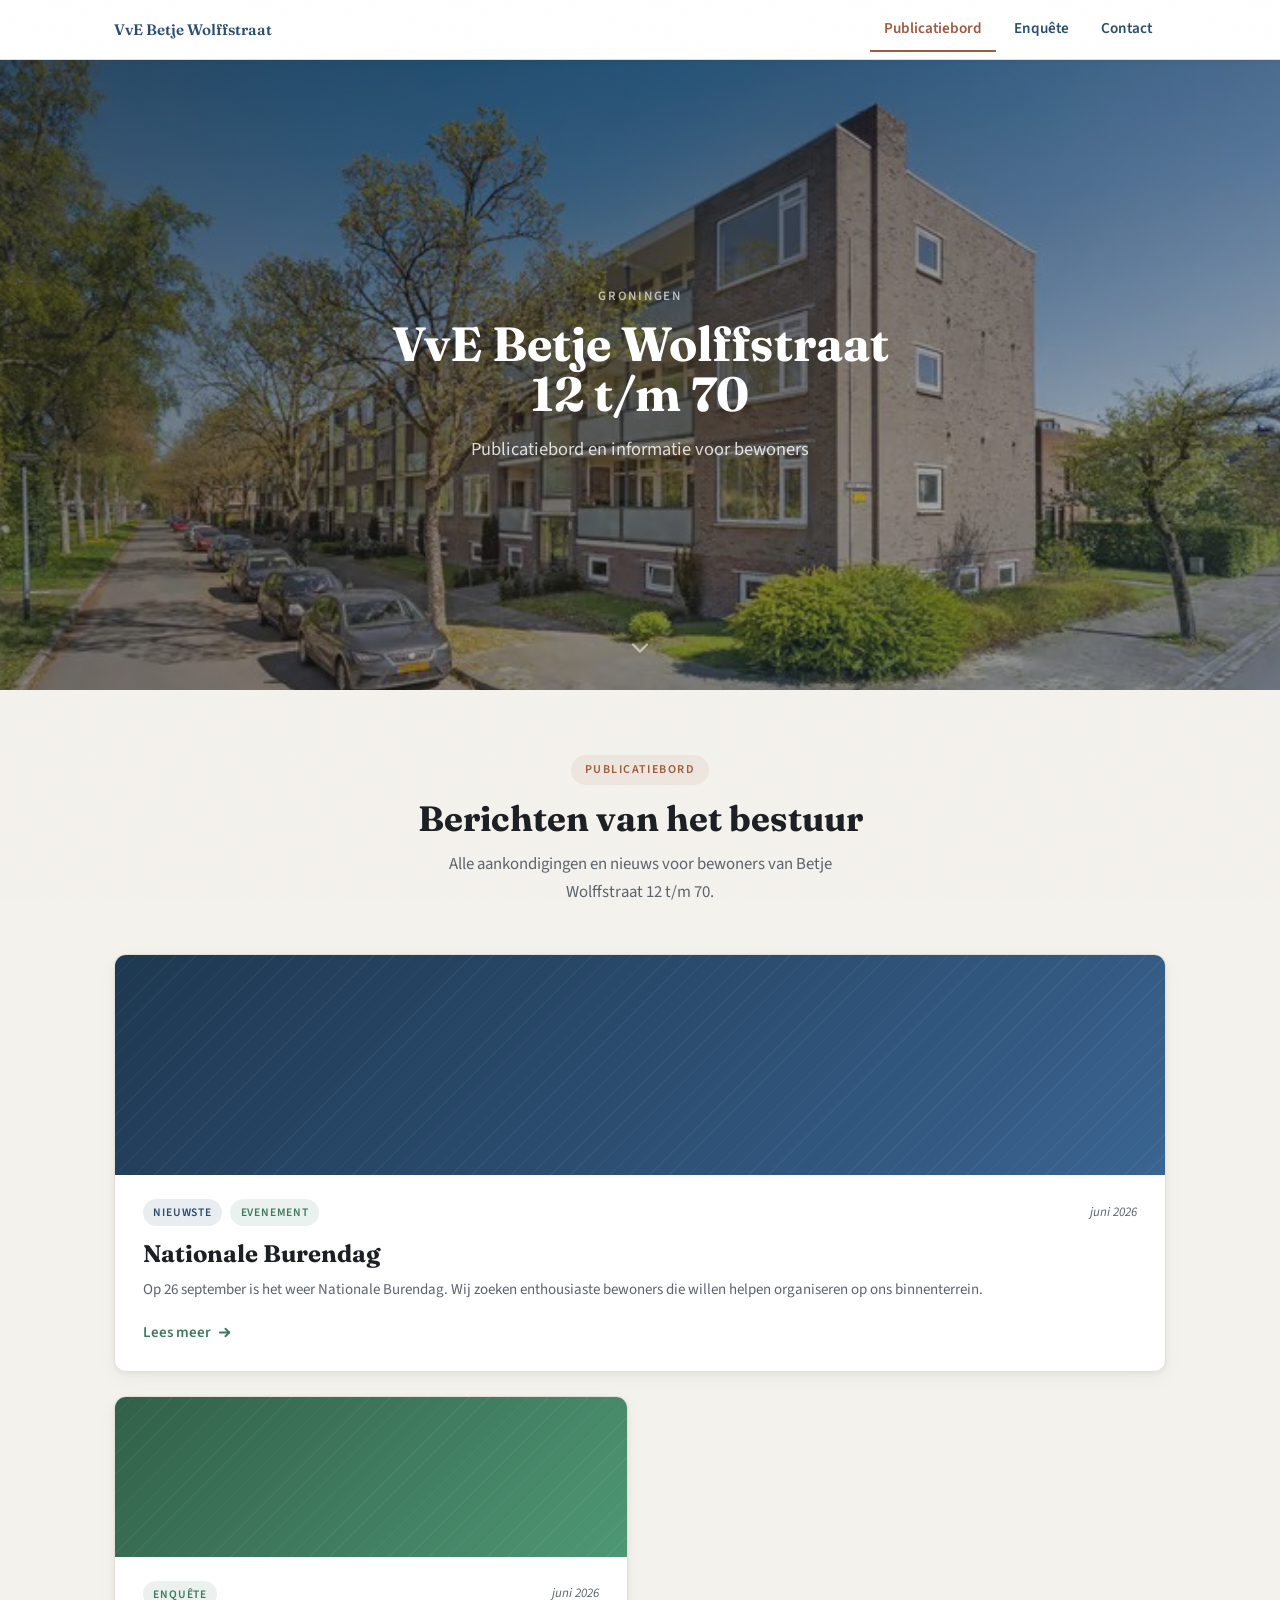
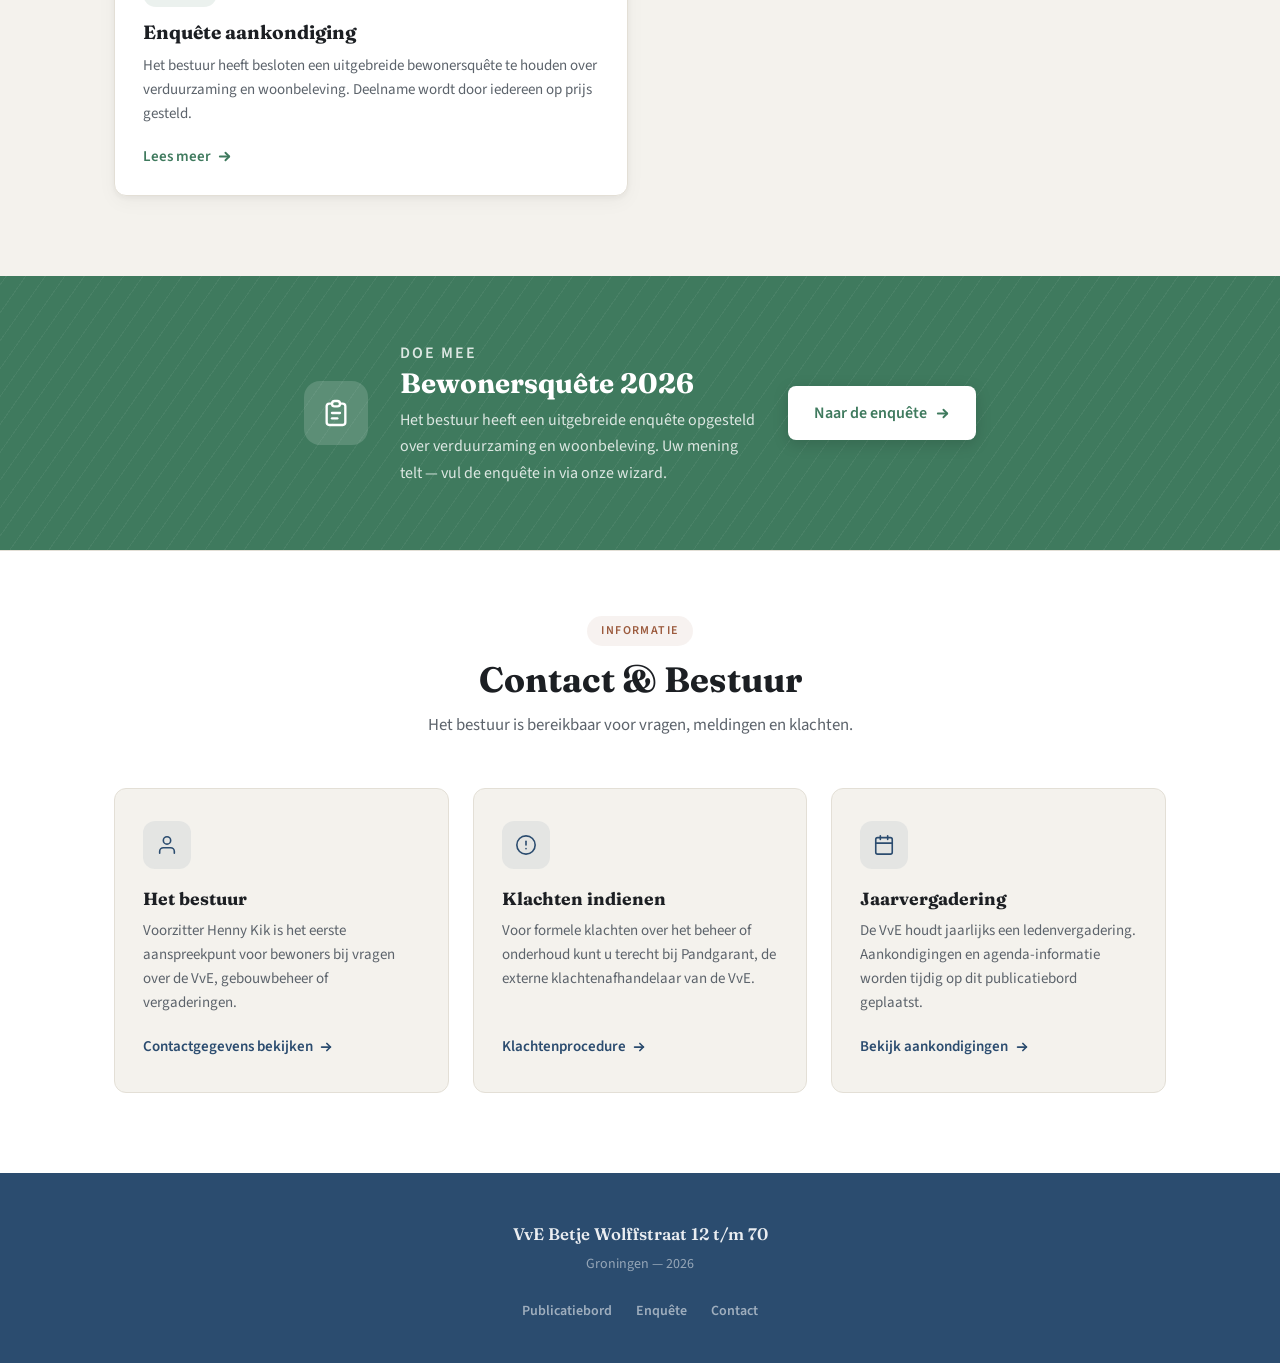
==== commit 6ea5e2ea: "fix: verwijder hero info-chips (appartementen, VvE-jaar, adres) Co-Authored-By: Claude Sonnet 4.6 <n" ====
--- a/index.html
+++ b/index.html
@@ -39,20 +39,7 @@
       <p class="hero-eyebrow">Groningen</p>
       <h1>VvE Betje Wolffstraat<br>12&nbsp;t/m&nbsp;70</h1>
       <p class="hero-sub">Publicatiebord en informatie voor bewoners</p>
-      <div class="hero-chips" aria-hidden="true">
-        <span class="hero-chip">
-          <svg viewBox="0 0 20 20" fill="currentColor" aria-hidden="true"><path d="M10.707 2.293a1 1 0 00-1.414 0l-7 7a1 1 0 001.414 1.414L4 10.414V17a1 1 0 001 1h3a1 1 0 001-1v-2a1 1 0 011-1h2a1 1 0 011 1v2a1 1 0 001 1h3a1 1 0 001-1v-6.586l.293.293a1 1 0 001.414-1.414l-7-7z"/></svg>
-          30 appartementen
-        </span>
-        <span class="hero-chip">
-          <svg viewBox="0 0 20 20" fill="currentColor" aria-hidden="true"><path fill-rule="evenodd" d="M6 2a1 1 0 00-1 1v1H4a2 2 0 00-2 2v10a2 2 0 002 2h12a2 2 0 002-2V6a2 2 0 00-2-2h-1V3a1 1 0 10-2 0v1H7V3a1 1 0 00-1-1zm0 5a1 1 0 000 2h8a1 1 0 100-2H6z" clip-rule="evenodd"/></svg>
-          VvE opgericht 2018
-        </span>
-        <span class="hero-chip">
-          <svg viewBox="0 0 20 20" fill="currentColor" aria-hidden="true"><path fill-rule="evenodd" d="M5.05 4.05a7 7 0 119.9 9.9L10 18.9l-4.95-4.95a7 7 0 010-9.9zM10 11a2 2 0 100-4 2 2 0 000 4z" clip-rule="evenodd"/></svg>
-          Betje Wolffstraat, Groningen
-        </span>
-      </div>
+
     </div>
     <div class="hero-scroll-hint" aria-hidden="true">
       <svg viewBox="0 0 24 24" fill="none" stroke="currentColor" stroke-width="2" stroke-linecap="round" stroke-linejoin="round">
